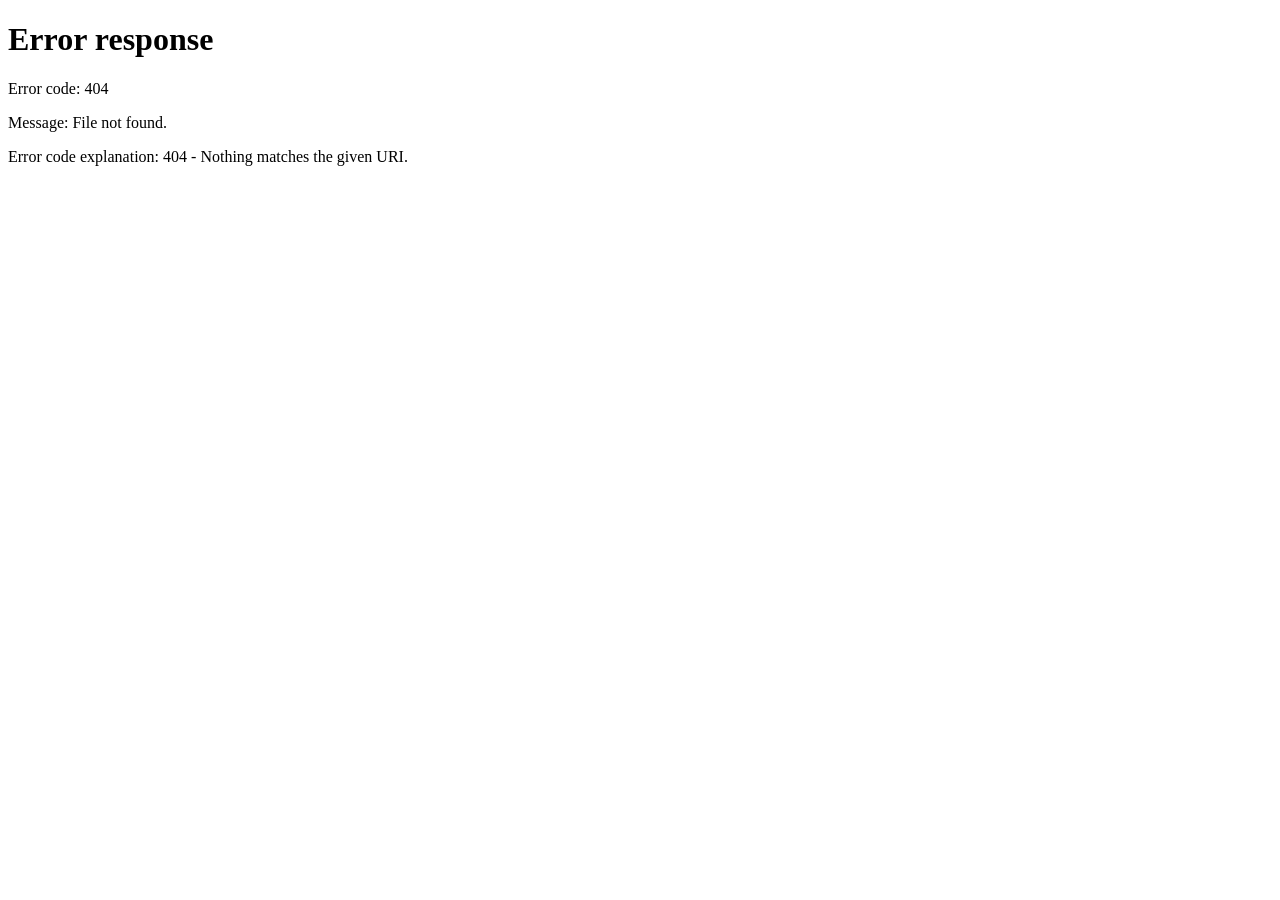
==== docs/index.html @ 18edb083 "Initial commit" ====
<html xmlns="http://www.w3.org/1999/xhtml">    
  <head>      
    <title>Redirect to Arqueo_RAIS_2022_2024.html</title>      
    <meta http-equiv="refresh" content="0;URL='Arqueo_RAIS_2022_2024.html'" />    
  </head>    
  <body> 
  </body>  
</html>
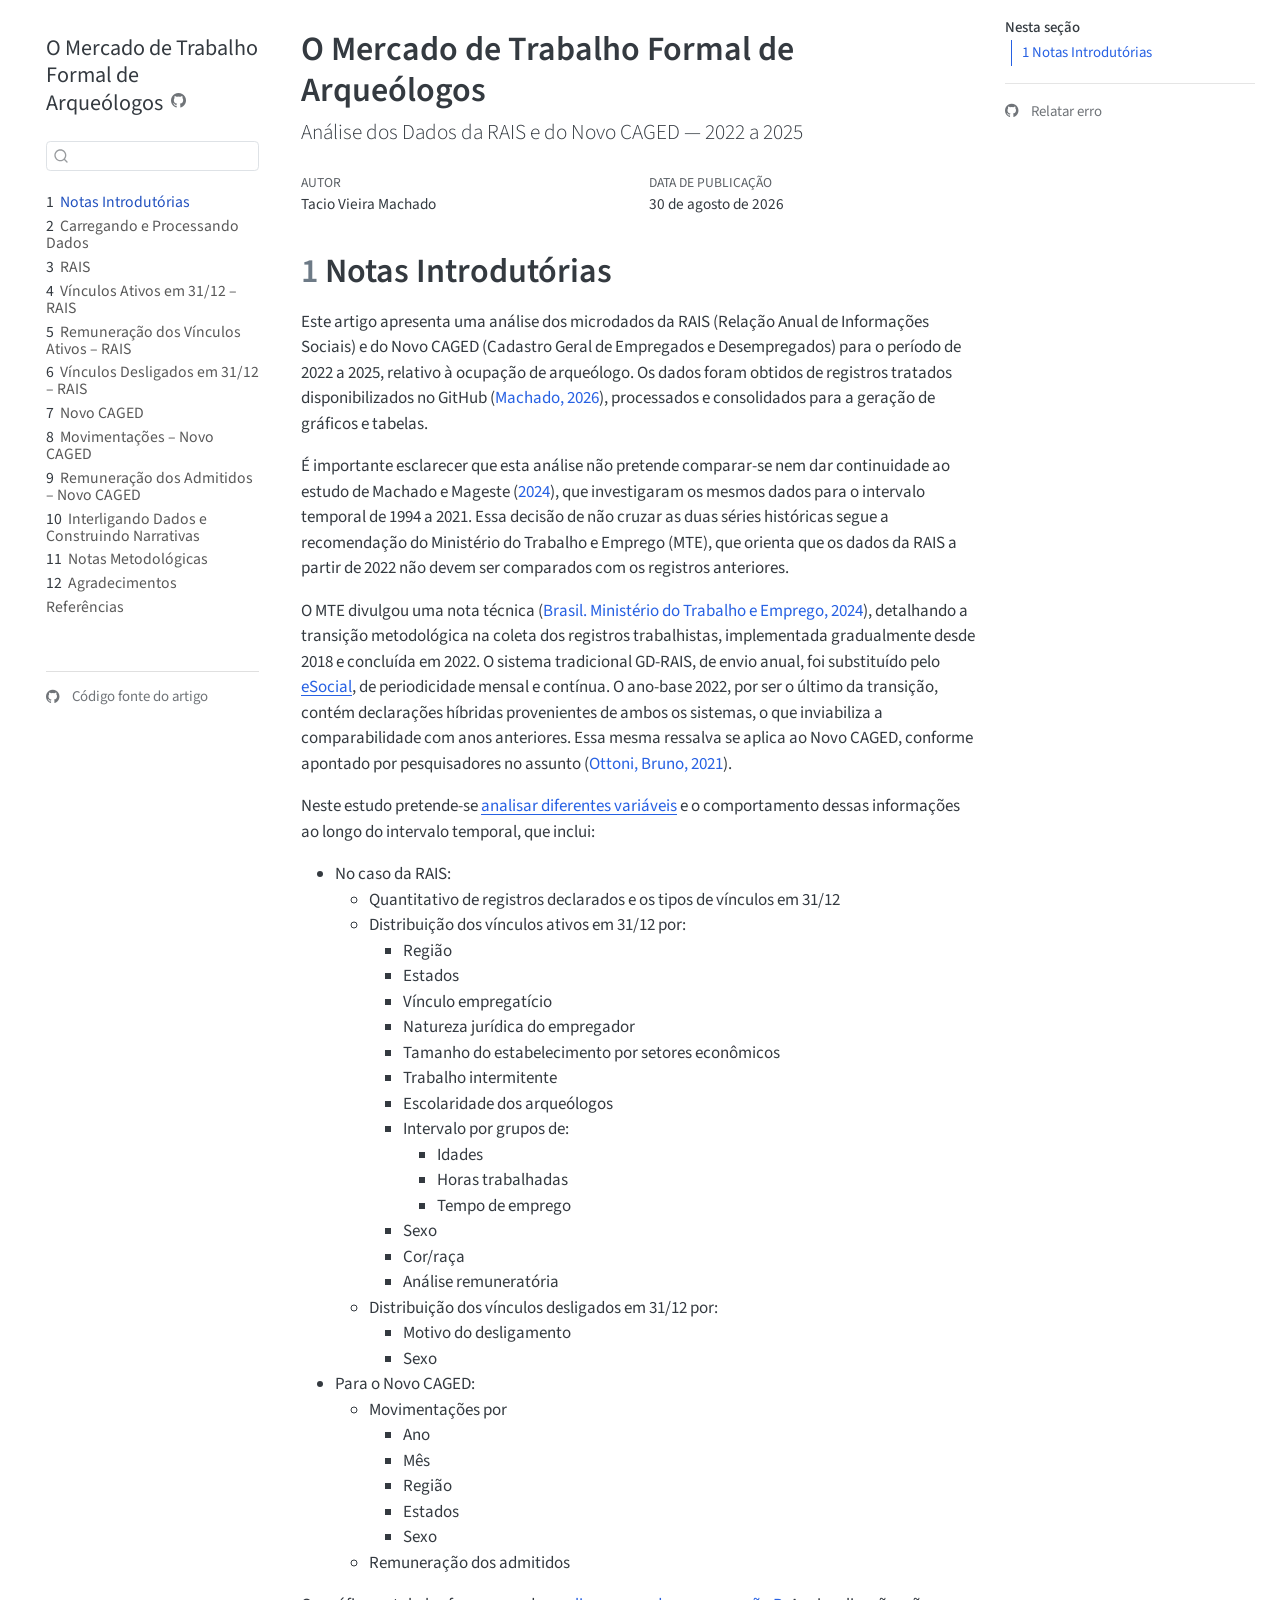
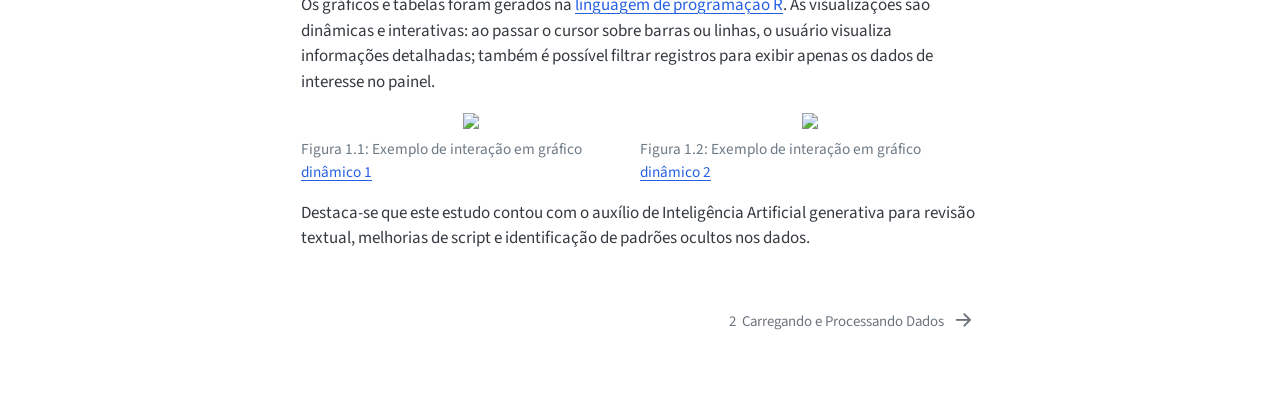
==== commit 9d79317f: "Alteração de layout" ====
--- a/docs/index.html
+++ b/docs/index.html
@@ -1,8 +1,907 @@
-<html xmlns="http://www.w3.org/1999/xhtml">    
-  <head>      
-    <title>Redirect to Arqueo_RAIS_2022_2024.html</title>      
-    <meta http-equiv="refresh" content="0;URL='Arqueo_RAIS_2022_2024.html'" />    
-  </head>    
-  <body> 
-  </body>  
-</html>     
+<!DOCTYPE html>
+<html xmlns="http://www.w3.org/1999/xhtml" lang="pt-BR" xml:lang="pt-BR"><head>
+
+<meta charset="utf-8">
+<meta name="generator" content="quarto-1.8.27">
+
+<meta name="viewport" content="width=device-width, initial-scale=1.0, user-scalable=yes">
+
+<meta name="author" content="Tacio Vieira Machado">
+
+<title>O Mercado de Trabalho Formal de Arqueólogos</title>
+<style>
+code{white-space: pre-wrap;}
+span.smallcaps{font-variant: small-caps;}
+div.columns{display: flex; gap: min(4vw, 1.5em);}
+div.column{flex: auto; overflow-x: auto;}
+div.hanging-indent{margin-left: 1.5em; text-indent: -1.5em;}
+ul.task-list{list-style: none;}
+ul.task-list li input[type="checkbox"] {
+  width: 0.8em;
+  margin: 0 0.8em 0.2em -1em; /* quarto-specific, see https://github.com/quarto-dev/quarto-cli/issues/4556 */ 
+  vertical-align: middle;
+}
+/* CSS for citations */
+div.csl-bib-body { }
+div.csl-entry {
+  clear: both;
+  margin-bottom: 1em;
+}
+.hanging-indent div.csl-entry {
+  margin-left:2em;
+  text-indent:-2em;
+}
+div.csl-left-margin {
+  min-width:2em;
+  float:left;
+}
+div.csl-right-inline {
+  margin-left:2em;
+  padding-left:1em;
+}
+div.csl-indent {
+  margin-left: 2em;
+}</style>
+
+
+<script src="site_libs/quarto-nav/quarto-nav.js"></script>
+<script src="site_libs/quarto-nav/headroom.min.js"></script>
+<script src="site_libs/clipboard/clipboard.min.js"></script>
+<script src="site_libs/quarto-search/autocomplete.umd.js"></script>
+<script src="site_libs/quarto-search/fuse.min.js"></script>
+<script src="site_libs/quarto-search/quarto-search.js"></script>
+<meta name="quarto:offset" content="./">
+<link href="./dados.html" rel="next">
+<script src="site_libs/quarto-html/quarto.js" type="module"></script>
+<script src="site_libs/quarto-html/tabsets/tabsets.js" type="module"></script>
+<script src="site_libs/quarto-html/axe/axe-check.js" type="module"></script>
+<script src="site_libs/quarto-html/popper.min.js"></script>
+<script src="site_libs/quarto-html/tippy.umd.min.js"></script>
+<script src="site_libs/quarto-html/anchor.min.js"></script>
+<link href="site_libs/quarto-html/tippy.css" rel="stylesheet">
+<link href="site_libs/quarto-html/quarto-syntax-highlighting-8b4baf804e461d9b72633f0de59a0cac.css" rel="stylesheet" id="quarto-text-highlighting-styles">
+<script src="site_libs/bootstrap/bootstrap.min.js"></script>
+<link href="site_libs/bootstrap/bootstrap-icons.css" rel="stylesheet">
+<link href="site_libs/bootstrap/bootstrap-377ea77c6c8207fca55e2638f7d4a50d.min.css" rel="stylesheet" append-hash="true" id="quarto-bootstrap" data-mode="light">
+<script id="quarto-search-options" type="application/json">{
+  "location": "sidebar",
+  "copy-button": false,
+  "collapse-after": 3,
+  "panel-placement": "start",
+  "type": "textbox",
+  "limit": 50,
+  "keyboard-shortcut": [
+    "f",
+    "/",
+    "s"
+  ],
+  "show-item-context": false,
+  "language": {
+    "search-no-results-text": "Nenhum resultado",
+    "search-matching-documents-text": "documentos correspondentes",
+    "search-copy-link-title": "Copiar link para a busca",
+    "search-hide-matches-text": "Esconder correspondências adicionais",
+    "search-more-match-text": "mais correspondência neste documento",
+    "search-more-matches-text": "mais correspondências neste documento",
+    "search-clear-button-title": "Limpar",
+    "search-text-placeholder": "",
+    "search-detached-cancel-button-title": "Cancelar",
+    "search-submit-button-title": "Procurar",
+    "search-label": "Procurar"
+  }
+}</script>
+
+
+<link rel="stylesheet" href="styles.css">
+</head>
+
+<body class="nav-sidebar floating quarto-light">
+
+<div id="quarto-search-results"></div>
+  <header id="quarto-header" class="headroom fixed-top">
+  <nav class="quarto-secondary-nav">
+    <div class="container-fluid d-flex">
+      <button type="button" class="quarto-btn-toggle btn" data-bs-toggle="collapse" role="button" data-bs-target=".quarto-sidebar-collapse-item" aria-controls="quarto-sidebar" aria-expanded="false" aria-label="Alternar barra lateral" onclick="if (window.quartoToggleHeadroom) { window.quartoToggleHeadroom(); }">
+        <i class="bi bi-layout-text-sidebar-reverse"></i>
+      </button>
+        <nav class="quarto-page-breadcrumbs" aria-label="breadcrumb"><ol class="breadcrumb"><li class="breadcrumb-item"><a href="./index.html"><span class="chapter-number">1</span>&nbsp; <span class="chapter-title">Notas Introdutórias</span></a></li></ol></nav>
+        <a class="flex-grow-1" role="navigation" data-bs-toggle="collapse" data-bs-target=".quarto-sidebar-collapse-item" aria-controls="quarto-sidebar" aria-expanded="false" aria-label="Alternar barra lateral" onclick="if (window.quartoToggleHeadroom) { window.quartoToggleHeadroom(); }">      
+        </a>
+      <button type="button" class="btn quarto-search-button" aria-label="Procurar" onclick="window.quartoOpenSearch();">
+        <i class="bi bi-search"></i>
+      </button>
+    </div>
+  </nav>
+</header>
+<!-- content -->
+<div id="quarto-content" class="quarto-container page-columns page-rows-contents page-layout-article">
+<!-- sidebar -->
+  <nav id="quarto-sidebar" class="sidebar collapse collapse-horizontal quarto-sidebar-collapse-item sidebar-navigation floating overflow-auto">
+    <div class="pt-lg-2 mt-2 text-left sidebar-header">
+    <div class="sidebar-title mb-0 py-0">
+      <a href="./">O Mercado de Trabalho Formal de Arqueólogos</a> 
+        <div class="sidebar-tools-main">
+    <a href="https://github.com/machadotm/Novos_Dados_MTE_Arqueo" title="Repositório dos dados tratados da RAIS e do Novo CAGED" class="quarto-navigation-tool px-1" aria-label="Repositório dos dados tratados da RAIS e do Novo CAGED"><i class="bi bi-github"></i></a>
+    <a href="https://github.com/machadotm/dados_mte_rais_arqueo_22-24" title="Código fonte" class="quarto-navigation-tool px-1" aria-label="Código fonte"><i class="bi bi-github"></i></a>
+</div>
+    </div>
+      </div>
+        <div class="mt-2 flex-shrink-0 align-items-center">
+        <div class="sidebar-search">
+        <div id="quarto-search" class="" title="Procurar"></div>
+        </div>
+        </div>
+    <div class="sidebar-menu-container"> 
+    <ul class="list-unstyled mt-1">
+        <li class="sidebar-item">
+  <div class="sidebar-item-container"> 
+  <a href="./index.html" class="sidebar-item-text sidebar-link active">
+ <span class="menu-text"><span class="chapter-number">1</span>&nbsp; <span class="chapter-title">Notas Introdutórias</span></span></a>
+  </div>
+</li>
+        <li class="sidebar-item">
+  <div class="sidebar-item-container"> 
+  <a href="./dados.html" class="sidebar-item-text sidebar-link">
+ <span class="menu-text"><span class="chapter-number">2</span>&nbsp; <span class="chapter-title">Carregando e Processando Dados</span></span></a>
+  </div>
+</li>
+        <li class="sidebar-item">
+  <div class="sidebar-item-container"> 
+  <a href="./rais.html" class="sidebar-item-text sidebar-link">
+ <span class="menu-text"><span class="chapter-number">3</span>&nbsp; <span class="chapter-title">RAIS</span></span></a>
+  </div>
+</li>
+        <li class="sidebar-item">
+  <div class="sidebar-item-container"> 
+  <a href="./vinculos.html" class="sidebar-item-text sidebar-link">
+ <span class="menu-text"><span class="chapter-number">4</span>&nbsp; <span class="chapter-title">Vínculos Ativos em 31/12 – RAIS</span></span></a>
+  </div>
+</li>
+        <li class="sidebar-item">
+  <div class="sidebar-item-container"> 
+  <a href="./remuneracao.html" class="sidebar-item-text sidebar-link">
+ <span class="menu-text"><span class="chapter-number">5</span>&nbsp; <span class="chapter-title">Remuneração dos Vínculos Ativos – RAIS</span></span></a>
+  </div>
+</li>
+        <li class="sidebar-item">
+  <div class="sidebar-item-container"> 
+  <a href="./desligamentos.html" class="sidebar-item-text sidebar-link">
+ <span class="menu-text"><span class="chapter-number">6</span>&nbsp; <span class="chapter-title">Vínculos Desligados em 31/12 – RAIS</span></span></a>
+  </div>
+</li>
+        <li class="sidebar-item">
+  <div class="sidebar-item-container"> 
+  <a href="./caged.html" class="sidebar-item-text sidebar-link">
+ <span class="menu-text"><span class="chapter-number">7</span>&nbsp; <span class="chapter-title">Novo CAGED</span></span></a>
+  </div>
+</li>
+        <li class="sidebar-item">
+  <div class="sidebar-item-container"> 
+  <a href="./movimentacoes.html" class="sidebar-item-text sidebar-link">
+ <span class="menu-text"><span class="chapter-number">8</span>&nbsp; <span class="chapter-title">Movimentações – Novo CAGED</span></span></a>
+  </div>
+</li>
+        <li class="sidebar-item">
+  <div class="sidebar-item-container"> 
+  <a href="./admitidos.html" class="sidebar-item-text sidebar-link">
+ <span class="menu-text"><span class="chapter-number">9</span>&nbsp; <span class="chapter-title">Remuneração dos Admitidos – Novo CAGED</span></span></a>
+  </div>
+</li>
+        <li class="sidebar-item">
+  <div class="sidebar-item-container"> 
+  <a href="./narrativas.html" class="sidebar-item-text sidebar-link">
+ <span class="menu-text"><span class="chapter-number">10</span>&nbsp; <span class="chapter-title">Interligando Dados e Construindo Narrativas</span></span></a>
+  </div>
+</li>
+        <li class="sidebar-item">
+  <div class="sidebar-item-container"> 
+  <a href="./notas.html" class="sidebar-item-text sidebar-link">
+ <span class="menu-text"><span class="chapter-number">11</span>&nbsp; <span class="chapter-title">Notas Metodológicas</span></span></a>
+  </div>
+</li>
+        <li class="sidebar-item">
+  <div class="sidebar-item-container"> 
+  <a href="./agradecimentos.html" class="sidebar-item-text sidebar-link">
+ <span class="menu-text"><span class="chapter-number">12</span>&nbsp; <span class="chapter-title">Agradecimentos</span></span></a>
+  </div>
+</li>
+        <li class="sidebar-item">
+  <div class="sidebar-item-container"> 
+  <a href="./referencias.html" class="sidebar-item-text sidebar-link">
+ <span class="menu-text">Referências</span></a>
+  </div>
+</li>
+    </ul>
+    </div>
+</nav>
+<div id="quarto-sidebar-glass" class="quarto-sidebar-collapse-item" data-bs-toggle="collapse" data-bs-target=".quarto-sidebar-collapse-item"></div>
+<!-- margin-sidebar -->
+    <div id="quarto-margin-sidebar" class="sidebar margin-sidebar">
+        <nav id="TOC" role="doc-toc" class="toc-active">
+    <h2 id="toc-title">Nesta seção</h2>
+   
+  <ul>
+  <li><a href="#notas-introdutórias" id="toc-notas-introdutórias" class="nav-link active" data-scroll-target="#notas-introdutórias"><span class="header-section-number">1</span> Notas Introdutórias</a></li>
+  </ul>
+<div class="toc-actions"><ul><li><a href="https://github.com/machadotm/dados_mte_rais_arqueo_22-24/blob/main/index.qmd" class="toc-action"><i class="bi bi-github"></i>Código fonte do artigo</a></li><li><a href="https://github.com/machadotm/dados_mte_rais_arqueo_22-24/issues/new" class="toc-action"><i class="bi empty"></i>Relatar erro</a></li></ul></div></nav>
+    </div>
+<!-- main -->
+<main class="content" id="quarto-document-content">
+
+<header id="title-block-header" class="quarto-title-block default">
+<div class="quarto-title">
+<h1 class="title">O Mercado de Trabalho Formal de Arqueólogos</h1>
+<p class="subtitle lead">Análise dos Dados da RAIS e do Novo CAGED — 2022 a 2025</p>
+</div>
+
+
+
+<div class="quarto-title-meta">
+
+    <div>
+    <div class="quarto-title-meta-heading">Autor</div>
+    <div class="quarto-title-meta-contents">
+             <p>Tacio Vieira Machado </p>
+          </div>
+  </div>
+    
+    <div>
+    <div class="quarto-title-meta-heading">Data de Publicação</div>
+    <div class="quarto-title-meta-contents">
+      <p class="date">30 de agosto de 2026</p>
+    </div>
+  </div>
+  
+    
+  </div>
+  
+
+
+</header>
+
+
+<section id="notas-introdutórias" class="level1" data-number="1">
+<h1 data-number="1"><span class="header-section-number">1</span> Notas Introdutórias</h1>
+<p>Este artigo apresenta uma análise dos microdados da RAIS (Relação Anual de Informações Sociais) e do Novo CAGED (Cadastro Geral de Empregados e Desempregados) para o período de 2022 a 2025, relativo à ocupação de arqueólogo. Os dados foram obtidos de registros tratados disponibilizados no GitHub <span class="citation" data-cites="machado2026dados">(<a href="referencias.html#ref-machado2026dados" role="doc-biblioref">Machado, 2026</a>)</span>, processados e consolidados para a geração de gráficos e tabelas.</p>
+<p>É importante esclarecer que esta análise não pretende comparar-se nem dar continuidade ao estudo de Machado e Mageste <span class="citation" data-cites="machado2024arqueologos">(<a href="referencias.html#ref-machado2024arqueologos" role="doc-biblioref">2024</a>)</span>, que investigaram os mesmos dados para o intervalo temporal de 1994 a 2021. Essa decisão de não cruzar as duas séries históricas segue a recomendação do Ministério do Trabalho e Emprego (MTE), que orienta que os dados da RAIS a partir de 2022 não devem ser comparados com os registros anteriores.</p>
+<p>O MTE divulgou uma nota técnica <span class="citation" data-cites="mte2023notatecnicarais">(<a href="referencias.html#ref-mte2023notatecnicarais" role="doc-biblioref">Brasil. Ministério do Trabalho e Emprego, 2024</a>)</span>, detalhando a transição metodológica na coleta dos registros trabalhistas, implementada gradualmente desde 2018 e concluída em 2022. O sistema tradicional GD-RAIS, de envio anual, foi substituído pelo <a href="https://www.senior.com.br/esocial" title="Link para mais informações sobre o eSocial, um sistema que unifica informações trabalhistas, fiscais e previdenciárias">eSocial</a>, de periodicidade mensal e contínua. O ano-base 2022, por ser o último da transição, contém declarações híbridas provenientes de ambos os sistemas, o que inviabiliza a comparabilidade com anos anteriores. Essa mesma ressalva se aplica ao Novo CAGED, conforme apontado por pesquisadores no assunto <span class="citation" data-cites="ibre2021caged">(<a href="referencias.html#ref-ibre2021caged" role="doc-biblioref">Ottoni, Bruno, 2021</a>)</span>.</p>
+<p>Neste estudo pretende-se <a href="notas.html#sec-nota-unidade" title="A unidade de análise é o vínculo de trabalho formal, e não a pessoa física do trabalhador">analisar diferentes variáveis</a> e o comportamento dessas informações ao longo do intervalo temporal, que inclui:</p>
+<ul>
+<li>No caso da RAIS:
+<ul>
+<li>Quantitativo de registros declarados e os tipos de vínculos em 31/12</li>
+<li>Distribuição dos vínculos ativos em 31/12 por:
+<ul>
+<li>Região</li>
+<li>Estados</li>
+<li>Vínculo empregatício</li>
+<li>Natureza jurídica do empregador</li>
+<li>Tamanho do estabelecimento por setores econômicos</li>
+<li>Trabalho intermitente</li>
+<li>Escolaridade dos arqueólogos</li>
+<li>Intervalo por grupos de:
+<ul>
+<li>Idades</li>
+<li>Horas trabalhadas</li>
+<li>Tempo de emprego</li>
+</ul></li>
+<li>Sexo</li>
+<li>Cor/raça</li>
+<li>Análise remuneratória</li>
+</ul></li>
+<li>Distribuição dos vínculos desligados em 31/12 por:
+<ul>
+<li>Motivo do desligamento</li>
+<li>Sexo</li>
+</ul></li>
+</ul></li>
+<li>Para o Novo CAGED:
+<ul>
+<li>Movimentações por
+<ul>
+<li>Ano</li>
+<li>Mês</li>
+<li>Região</li>
+<li>Estados</li>
+<li>Sexo</li>
+</ul></li>
+<li>Remuneração dos admitidos</li>
+</ul></li>
+</ul>
+<p>Os gráficos e tabelas foram gerados na <a href="notas.html#sec-nota-ferramentas" title="ver mais na nota metodológica sobre ferramentas utilizadas">linguagem de programação R</a>. As visualizações são dinâmicas e interativas: ao passar o cursor sobre barras ou linhas, o usuário visualiza informações detalhadas; também é possível filtrar registros para exibir apenas os dados de interesse no painel.</p>
+<div class="columns">
+<div class="column" style="width:50%;">
+<div id="fig-gif1" class="quarto-float quarto-figure quarto-figure-center anchored">
+<figure class="quarto-float quarto-float-fig figure">
+<div aria-describedby="fig-gif1-caption-0ceaefa1-69ba-4598-a22c-09a6ac19f8ca">
+<img src="https://pic1.zhimg.com/v2-a6d90f9da067aa0caaa266e63b64e1a4_b.gif" class="img-fluid figure-img">
+</div>
+<figcaption class="quarto-float-caption-bottom quarto-float-caption quarto-float-fig" id="fig-gif1-caption-0ceaefa1-69ba-4598-a22c-09a6ac19f8ca">
+Figura&nbsp;1.1: Exemplo de interação em gráfico <a href="https://pic1.zhimg.com/v2-a6d90f9da067aa0caaa266e63b64e1a4_b.gif" target="_blank" title="Link de acesso ao gif 1">dinâmico 1</a>
+</figcaption>
+</figure>
+</div>
+</div><div class="column" style="width:50%;">
+<div id="fig-gif2" class="quarto-float quarto-figure quarto-figure-center anchored">
+<figure class="quarto-float quarto-float-fig figure">
+<div aria-describedby="fig-gif2-caption-0ceaefa1-69ba-4598-a22c-09a6ac19f8ca">
+<img src="https://pic2.zhimg.com/v2-355a0328399c8c4b8529be44b3cb9ced_b.gif" class="img-fluid figure-img">
+</div>
+<figcaption class="quarto-float-caption-bottom quarto-float-caption quarto-float-fig" id="fig-gif2-caption-0ceaefa1-69ba-4598-a22c-09a6ac19f8ca">
+Figura&nbsp;1.2: Exemplo de interação em gráfico <a href="https://pic2.zhimg.com/v2-355a0328399c8c4b8529be44b3cb9ced_b.gif" target="_blank" title="Link de acesso ao gif 2">dinâmico 2</a>
+</figcaption>
+</figure>
+</div>
+</div>
+</div>
+<p>Destaca-se que este estudo contou com o auxílio de Inteligência Artificial generativa para revisão textual, melhorias de script e identificação de padrões ocultos nos dados.</p>
+
+
+<div id="refs" class="references csl-bib-body" data-entry-spacing="1" role="list" style="display: none">
+<div id="ref-allaire2026quarto" class="csl-entry" role="listitem">
+ALLAIRE, J. J. <em>et al.</em> <strong>Quarto</strong>. Software de publicação técnica, 2026. Disponível em: &lt;<a href="https://quarto.org/">https://quarto.org/</a>&gt;. Acesso em: 27 ago. 2026
+</div>
+<div id="ref-nomefantasia" class="csl-entry" role="listitem">
+BRASIL. EMPRESAS &amp; NEGÓCIOS. <strong>Posso cadastrar <span>Nome</span> <span>Fantasia</span> no meu <span>CNPJ</span>?</strong> Disponível em: &lt;<a href="https://www.gov.br/empresas-e-negocios/pt-br/empreendedor/perguntas-frequentes/como-e-feita-a-formalizacao-do-mei/posso-cadastrar-no-nome-fantasia">https://www.gov.br/empresas-e-negocios/pt-br/empreendedor/perguntas-frequentes/como-e-feita-a-formalizacao-do-mei/posso-cadastrar-no-nome-fantasia</a>&gt;. Acesso em: 27 ago. 2026.
+</div>
+<div id="ref-esocial2026" class="csl-entry" role="listitem">
+BRASIL. GOVERNO FEDERAL. <strong><span>eSocial</span>: <span>Sistema</span> de <span>Escrituração</span> <span>Digital</span> das <span>Obrigações</span> <span>Previdenciárias</span>, <span>Trabalhistas</span> e <span>Fiscais</span></strong>. Disponível em: &lt;<a href="https://www.gov.br/esocial/pt-br">https://www.gov.br/esocial/pt-br</a>&gt;. Acesso em: 27 ago. 2026.
+</div>
+<div id="ref-minc2024pnab" class="csl-entry" role="listitem">
+BRASIL. MINISTÉRIO DA CULTURA. <strong>Política <span>Nacional</span> <span>Aldir</span> <span>Blanc</span> de <span>Fomento</span> à <span>Cultura</span> (<span>PNAB</span>)</strong>. Disponível em: &lt;<a href="https://www.gov.br/cultura/pt-br/assuntos/acoes-programas-e-politicas/politica-nacional-aldir-blanc-de-fomento-a-cultura">https://www.gov.br/cultura/pt-br/assuntos/acoes-programas-e-politicas/politica-nacional-aldir-blanc-de-fomento-a-cultura</a>&gt;. Acesso em: 27 ago. 2026.
+</div>
+<div id="ref-mte2023notatecnicarais" class="csl-entry" role="listitem">
+BRASIL. MINISTÉRIO DO TRABALHO E EMPREGO. <strong>Nota Técnica: Relação Anual de Informações Sociais, ano-base 2022</strong>. <em>[S.l.]</em>: Ministério do Trabalho e Emprego, 2024. Disponível em: &lt;<a href="https://www.gov.br/trabalho-e-emprego/pt-br/assuntos/estatisticas-trabalho/rais/rais-2022/nota-tecnica-rais-2022.pdf">https://www.gov.br/trabalho-e-emprego/pt-br/assuntos/estatisticas-trabalho/rais/rais-2022/nota-tecnica-rais-2022.pdf</a>&gt;. Acesso em: 27 ago. 2026.
+</div>
+<div id="ref-mtemicrodados" class="csl-entry" role="listitem">
+BRASIL. MINISTÉRIO DO TRABALHO E EMPREGO. <strong>Microdados <span>RAIS</span> e <span>CAGED</span></strong>. Disponível em: &lt;<a href="https://www.gov.br/trabalho-e-emprego/pt-br/acesso-a-informacao/acoes-e-programas/programas-projetos-acoes-obras-e-atividades/estatisticas-trabalho/microdados-rais-e-caged">https://www.gov.br/trabalho-e-emprego/pt-br/acesso-a-informacao/acoes-e-programas/programas-projetos-acoes-obras-e-atividades/estatisticas-trabalho/microdados-rais-e-caged</a>&gt;. Acesso em: 16 ago. 2026b.
+</div>
+<div id="ref-mtepdet" class="csl-entry" role="listitem">
+BRASIL. MINISTÉRIO DO TRABALHO E EMPREGO. <strong>Programa de Disseminação das Estatísticas do Trabalho — <span>PDET</span></strong>. Disponível em: &lt;<a href="https://www.gov.br/trabalho-e-emprego/pt-br/acesso-a-informacao/acoes-e-programas/programas-projetos-acoes-obras-e-atividades/estatisticas-trabalho">https://www.gov.br/trabalho-e-emprego/pt-br/acesso-a-informacao/acoes-e-programas/programas-projetos-acoes-obras-e-atividades/estatisticas-trabalho</a>&gt;. Acesso em: 27 ago. 2026c.
+</div>
+<div id="ref-mte2026cbo" class="csl-entry" role="listitem">
+BRASIL. MINISTÉRIO DO TRABALHO E EMPREGO. <strong>Classificação <span>Brasileira</span> de <span>Ocupações</span> — (<span>CBO</span>)</strong>. Disponível em: &lt;<a href="https://www.gov.br/trabalho-e-emprego/pt-br/assuntos/cbo">https://www.gov.br/trabalho-e-emprego/pt-br/assuntos/cbo</a>&gt;. Acesso em: 27 ago. 2026a.
+</div>
+<div id="ref-ibge2026cnae" class="csl-entry" role="listitem">
+INSTITUTO BRASILEIRO DE GEOGRAFIA E ESTATÍSTICA (IBGE). <strong>Classificação <span>Nacional</span> de <span>Atividades</span> <span>Econômicas</span> — <span>CNAE</span> 2.0</strong>. Disponível em: &lt;<a href="https://concla.ibge.gov.br/classificacoes/por-tema/atividades-economicas/classificacao-nacional-de-atividades-economicas">https://concla.ibge.gov.br/classificacoes/por-tema/atividades-economicas/classificacao-nacional-de-atividades-economicas</a>&gt;. Acesso em: 27 ago. 2026.
+</div>
+<div id="ref-iphan2024edital" class="csl-entry" role="listitem">
+INSTITUTO DO PATRIMÔNIO HISTÓRICO E ARTÍSTICO NACIONAL. <strong>Edital nº 1, de 3 de dezembro de 2024: Processo Seletivo Simplificado (PSS/IPHAN)</strong>. Diário Oficial da União (DOU), 2024. Disponível em: &lt;<a href="https://www.in.gov.br/web/dou/-/edital-n-1-de-3-de-dezembro-de-2024-599671293">https://www.in.gov.br/web/dou/-/edital-n-1-de-3-de-dezembro-de-2024-599671293</a>&gt;. Acesso em: 27 ago. 2026
+</div>
+<div id="ref-machado2026dados" class="csl-entry" role="listitem">
+MACHADO, Tacio. <strong>Novos dados relativos aos vínculos trabalhistas da ocupação de arqueólogo (2022 e anos subsequentes)</strong>. Repositório <span>GitHub</span>, 2026. Disponível em: &lt;<a href="https://github.com/machadotm/Novos_Dados_MTE_Arqueo">https://github.com/machadotm/Novos_Dados_MTE_Arqueo</a>&gt;. Acesso em: 27 ago. 2026
+</div>
+<div id="ref-machado2024arqueologos" class="csl-entry" role="listitem">
+MACHADO, Tacio Vieira; MAGESTE, Leandro Elias Canaan. <a href="https://doi.org/10.24885/sab.v37i1.1108">Os arqueólogos no mercado de trabalho e a realidade profissional no <span>Brasil</span></a>. <strong>Revista de Arqueologia</strong>, v. 37, n. 1, p. 202–226, 2024.
+</div>
+<div id="ref-ibre2021caged" class="csl-entry" role="listitem">
+OTTONI, BRUNO. <strong>A série nova de emprego formal do <span>CAGED</span> não deve ser comparada com a antiga</strong>. Blog do <span>IBRE</span>, Instituto Brasileiro de Economia da Fundação Getulio Vargas (<span>FGV</span>), 2021. Disponível em: &lt;<a href="https://blogdoibre.fgv.br/posts/serie-nova-de-emprego-formal-do-caged-nao-deve-ser-comparada-com-antiga">https://blogdoibre.fgv.br/posts/serie-nova-de-emprego-formal-do-caged-nao-deve-ser-comparada-com-antiga</a>&gt;. Acesso em: 27 ago. 2026
+</div>
+<div id="ref-rcore2026" class="csl-entry" role="listitem">
+R CORE TEAM. <strong><a href="https://www.R-project.org/">R: A Language and Environment for Statistical Computing</a></strong>. Vienna, Austria: R Foundation for Statistical Computing, 2026.
+</div>
+</div>
+</section>
+
+</main> <!-- /main -->
+<script>
+// ───────────────────────────────────────────────────────────────────────────
+//  Distribui as ações de repositório entre as duas colunas:
+//
+//    esquerda, no pé da lista de capítulos → "Ver o código fonte"
+//                                            (apontando para a raiz do repo)
+//    direita, ao fim de "Nesta seção"      → as demais ações (ex.: issue)
+//
+//  Também remove do cabeçalho o ícone duplicado que o Quarto cria a partir
+//  de repo-url, e faz os links externos abrirem em nova aba.
+// ───────────────────────────────────────────────────────────────────────────
+(function () {
+
+  var ABRIR_EM_NOVA_ABA = true;   // false para navegar na mesma aba
+
+  function externo(a) {
+    return a.protocol && /^https?:$/.test(a.protocol) &&
+           a.hostname && a.hostname !== window.location.hostname;
+  }
+  function novaAba(a) {
+    if (!ABRIR_EM_NOVA_ABA || !a || !externo(a)) return;
+    a.setAttribute('target', '_blank');
+    a.setAttribute('rel', 'noopener');
+  }
+
+  function ajustar() {
+    var barra  = document.getElementById('quarto-sidebar');
+    var margem = document.getElementById('quarto-margin-sidebar');
+    var blocos = document.querySelectorAll('.toc-actions');
+    if (!barra || !blocos.length) return;
+
+    var principal = blocos[0];
+
+    // remove as cópias que o Quarto repete no rodapé da página
+    for (var i = 1; i < blocos.length; i++) {
+      var pai = blocos[i].closest('.nav-footer-center, .nav-footer-left, .nav-footer-right');
+      (pai || blocos[i]).remove();
+    }
+
+    // ── separa o link do código fonte ────────────────────────────────────
+    var fonte = principal.querySelector('a[href*="/blob/"]');
+    if (fonte) {
+      var base = fonte.getAttribute('href').split('/blob/')[0];
+
+      var icone = document.querySelector(
+        '.sidebar-tools-main a.quarto-navigation-tool[href="' + base + '"]'
+      );
+      if (icone) icone.remove();
+
+      fonte.setAttribute('href', base);      // encurta para a raiz do repositório
+
+      var item = fonte.closest('li');
+      var caixa = document.createElement('div');
+      caixa.className = 'toc-actions';
+      var lista = document.createElement('ul');
+      lista.appendChild(item);               // move só este <li>
+      caixa.appendChild(lista);
+
+      var rodape = document.createElement('div');
+      rodape.className = 'sidebar-fonte';
+      rodape.appendChild(document.createElement('hr'));
+      rodape.appendChild(caixa);
+      barra.appendChild(rodape);
+    }
+
+    // ── o que sobrou (issue, edit…) fica na coluna da direita ────────────
+    var restantes = principal.querySelectorAll('li');
+    if (!restantes.length) {
+      principal.remove();
+    } else if (margem && !margem.contains(principal)) {
+      // capítulos sem subtítulos não têm sumário: o Quarto joga o bloco no
+      // rodapé da página; aqui ele é trazido para a margem, como nos demais
+      principal.classList.add('toc-actions-soltas');
+      margem.appendChild(principal);
+    }
+
+    // ── ícone: o Quarto só decora a primeira ação; as demais recebem
+    //    <i class="bi empty">. Copia aqui o mesmo ícone para todas. ────────
+    var modelo = document.querySelector('.toc-actions i.bi:not(.empty)');
+    var classe = 'bi-github';
+    if (modelo) {
+      Array.prototype.forEach.call(modelo.classList, function (c) {
+        if (c !== 'bi') classe = c;
+      });
+    }
+    Array.prototype.forEach.call(
+      document.querySelectorAll('.toc-actions i.bi.empty'),
+      function (i) { i.classList.remove('empty'); i.classList.add(classe); }
+    );
+
+    Array.prototype.forEach.call(
+      document.querySelectorAll('.sidebar-tools-main a, .toc-actions a'),
+      novaAba
+    );
+  }
+
+  if (document.readyState === 'loading') {
+    document.addEventListener('DOMContentLoaded', ajustar);
+  } else { ajustar(); }
+})();
+</script>
+<script id="quarto-html-after-body" type="application/javascript">
+  window.document.addEventListener("DOMContentLoaded", function (event) {
+    const icon = "";
+    const anchorJS = new window.AnchorJS();
+    anchorJS.options = {
+      placement: 'right',
+      icon: icon
+    };
+    anchorJS.add('.anchored');
+    const isCodeAnnotation = (el) => {
+      for (const clz of el.classList) {
+        if (clz.startsWith('code-annotation-')) {                     
+          return true;
+        }
+      }
+      return false;
+    }
+    const onCopySuccess = function(e) {
+      // button target
+      const button = e.trigger;
+      // don't keep focus
+      button.blur();
+      // flash "checked"
+      button.classList.add('code-copy-button-checked');
+      var currentTitle = button.getAttribute("title");
+      button.setAttribute("title", "Copiada");
+      let tooltip;
+      if (window.bootstrap) {
+        button.setAttribute("data-bs-toggle", "tooltip");
+        button.setAttribute("data-bs-placement", "left");
+        button.setAttribute("data-bs-title", "Copiada");
+        tooltip = new bootstrap.Tooltip(button, 
+          { trigger: "manual", 
+            customClass: "code-copy-button-tooltip",
+            offset: [0, -8]});
+        tooltip.show();    
+      }
+      setTimeout(function() {
+        if (tooltip) {
+          tooltip.hide();
+          button.removeAttribute("data-bs-title");
+          button.removeAttribute("data-bs-toggle");
+          button.removeAttribute("data-bs-placement");
+        }
+        button.setAttribute("title", currentTitle);
+        button.classList.remove('code-copy-button-checked');
+      }, 1000);
+      // clear code selection
+      e.clearSelection();
+    }
+    const getTextToCopy = function(trigger) {
+      const outerScaffold = trigger.parentElement.cloneNode(true);
+      const codeEl = outerScaffold.querySelector('code');
+      for (const childEl of codeEl.children) {
+        if (isCodeAnnotation(childEl)) {
+          childEl.remove();
+        }
+      }
+      return codeEl.innerText;
+    }
+    const clipboard = new window.ClipboardJS('.code-copy-button:not([data-in-quarto-modal])', {
+      text: getTextToCopy
+    });
+    clipboard.on('success', onCopySuccess);
+    if (window.document.getElementById('quarto-embedded-source-code-modal')) {
+      const clipboardModal = new window.ClipboardJS('.code-copy-button[data-in-quarto-modal]', {
+        text: getTextToCopy,
+        container: window.document.getElementById('quarto-embedded-source-code-modal')
+      });
+      clipboardModal.on('success', onCopySuccess);
+    }
+      var localhostRegex = new RegExp(/^(?:http|https):\/\/localhost\:?[0-9]*\//);
+      var mailtoRegex = new RegExp(/^mailto:/);
+        var filterRegex = new RegExp('/' + window.location.host + '/');
+      var isInternal = (href) => {
+          return filterRegex.test(href) || localhostRegex.test(href) || mailtoRegex.test(href);
+      }
+      // Inspect non-navigation links and adorn them if external
+     var links = window.document.querySelectorAll('a[href]:not(.nav-link):not(.navbar-brand):not(.toc-action):not(.sidebar-link):not(.sidebar-item-toggle):not(.pagination-link):not(.no-external):not([aria-hidden]):not(.dropdown-item):not(.quarto-navigation-tool):not(.about-link)');
+      for (var i=0; i<links.length; i++) {
+        const link = links[i];
+        if (!isInternal(link.href)) {
+          // undo the damage that might have been done by quarto-nav.js in the case of
+          // links that we want to consider external
+          if (link.dataset.originalHref !== undefined) {
+            link.href = link.dataset.originalHref;
+          }
+            // target, if specified
+            link.setAttribute("target", "_blank");
+            if (link.getAttribute("rel") === null) {
+              link.setAttribute("rel", "noopener");
+            }
+        }
+      }
+    function tippyHover(el, contentFn, onTriggerFn, onUntriggerFn) {
+      const config = {
+        allowHTML: true,
+        maxWidth: 500,
+        delay: 100,
+        arrow: false,
+        appendTo: function(el) {
+            return el.parentElement;
+        },
+        interactive: true,
+        interactiveBorder: 10,
+        theme: 'quarto',
+        placement: 'bottom-start',
+      };
+      if (contentFn) {
+        config.content = contentFn;
+      }
+      if (onTriggerFn) {
+        config.onTrigger = onTriggerFn;
+      }
+      if (onUntriggerFn) {
+        config.onUntrigger = onUntriggerFn;
+      }
+      window.tippy(el, config); 
+    }
+    const noterefs = window.document.querySelectorAll('a[role="doc-noteref"]');
+    for (var i=0; i<noterefs.length; i++) {
+      const ref = noterefs[i];
+      tippyHover(ref, function() {
+        // use id or data attribute instead here
+        let href = ref.getAttribute('data-footnote-href') || ref.getAttribute('href');
+        try { href = new URL(href).hash; } catch {}
+        const id = href.replace(/^#\/?/, "");
+        const note = window.document.getElementById(id);
+        if (note) {
+          return note.innerHTML;
+        } else {
+          return "";
+        }
+      });
+    }
+    const xrefs = window.document.querySelectorAll('a.quarto-xref');
+    const processXRef = (id, note) => {
+      // Strip column container classes
+      const stripColumnClz = (el) => {
+        el.classList.remove("page-full", "page-columns");
+        if (el.children) {
+          for (const child of el.children) {
+            stripColumnClz(child);
+          }
+        }
+      }
+      stripColumnClz(note)
+      if (id === null || id.startsWith('sec-')) {
+        // Special case sections, only their first couple elements
+        const container = document.createElement("div");
+        if (note.children && note.children.length > 2) {
+          container.appendChild(note.children[0].cloneNode(true));
+          for (let i = 1; i < note.children.length; i++) {
+            const child = note.children[i];
+            if (child.tagName === "P" && child.innerText === "") {
+              continue;
+            } else {
+              container.appendChild(child.cloneNode(true));
+              break;
+            }
+          }
+          if (window.Quarto?.typesetMath) {
+            window.Quarto.typesetMath(container);
+          }
+          return container.innerHTML
+        } else {
+          if (window.Quarto?.typesetMath) {
+            window.Quarto.typesetMath(note);
+          }
+          return note.innerHTML;
+        }
+      } else {
+        // Remove any anchor links if they are present
+        const anchorLink = note.querySelector('a.anchorjs-link');
+        if (anchorLink) {
+          anchorLink.remove();
+        }
+        if (window.Quarto?.typesetMath) {
+          window.Quarto.typesetMath(note);
+        }
+        if (note.classList.contains("callout")) {
+          return note.outerHTML;
+        } else {
+          return note.innerHTML;
+        }
+      }
+    }
+    for (var i=0; i<xrefs.length; i++) {
+      const xref = xrefs[i];
+      tippyHover(xref, undefined, function(instance) {
+        instance.disable();
+        let url = xref.getAttribute('href');
+        let hash = undefined; 
+        if (url.startsWith('#')) {
+          hash = url;
+        } else {
+          try { hash = new URL(url).hash; } catch {}
+        }
+        if (hash) {
+          const id = hash.replace(/^#\/?/, "");
+          const note = window.document.getElementById(id);
+          if (note !== null) {
+            try {
+              const html = processXRef(id, note.cloneNode(true));
+              instance.setContent(html);
+            } finally {
+              instance.enable();
+              instance.show();
+            }
+          } else {
+            // See if we can fetch this
+            fetch(url.split('#')[0])
+            .then(res => res.text())
+            .then(html => {
+              const parser = new DOMParser();
+              const htmlDoc = parser.parseFromString(html, "text/html");
+              const note = htmlDoc.getElementById(id);
+              if (note !== null) {
+                const html = processXRef(id, note);
+                instance.setContent(html);
+              } 
+            }).finally(() => {
+              instance.enable();
+              instance.show();
+            });
+          }
+        } else {
+          // See if we can fetch a full url (with no hash to target)
+          // This is a special case and we should probably do some content thinning / targeting
+          fetch(url)
+          .then(res => res.text())
+          .then(html => {
+            const parser = new DOMParser();
+            const htmlDoc = parser.parseFromString(html, "text/html");
+            const note = htmlDoc.querySelector('main.content');
+            if (note !== null) {
+              // This should only happen for chapter cross references
+              // (since there is no id in the URL)
+              // remove the first header
+              if (note.children.length > 0 && note.children[0].tagName === "HEADER") {
+                note.children[0].remove();
+              }
+              const html = processXRef(null, note);
+              instance.setContent(html);
+            } 
+          }).finally(() => {
+            instance.enable();
+            instance.show();
+          });
+        }
+      }, function(instance) {
+      });
+    }
+        let selectedAnnoteEl;
+        const selectorForAnnotation = ( cell, annotation) => {
+          let cellAttr = 'data-code-cell="' + cell + '"';
+          let lineAttr = 'data-code-annotation="' +  annotation + '"';
+          const selector = 'span[' + cellAttr + '][' + lineAttr + ']';
+          return selector;
+        }
+        const selectCodeLines = (annoteEl) => {
+          const doc = window.document;
+          const targetCell = annoteEl.getAttribute("data-target-cell");
+          const targetAnnotation = annoteEl.getAttribute("data-target-annotation");
+          const annoteSpan = window.document.querySelector(selectorForAnnotation(targetCell, targetAnnotation));
+          const lines = annoteSpan.getAttribute("data-code-lines").split(",");
+          const lineIds = lines.map((line) => {
+            return targetCell + "-" + line;
+          })
+          let top = null;
+          let height = null;
+          let parent = null;
+          if (lineIds.length > 0) {
+              //compute the position of the single el (top and bottom and make a div)
+              const el = window.document.getElementById(lineIds[0]);
+              top = el.offsetTop;
+              height = el.offsetHeight;
+              parent = el.parentElement.parentElement;
+            if (lineIds.length > 1) {
+              const lastEl = window.document.getElementById(lineIds[lineIds.length - 1]);
+              const bottom = lastEl.offsetTop + lastEl.offsetHeight;
+              height = bottom - top;
+            }
+            if (top !== null && height !== null && parent !== null) {
+              // cook up a div (if necessary) and position it 
+              let div = window.document.getElementById("code-annotation-line-highlight");
+              if (div === null) {
+                div = window.document.createElement("div");
+                div.setAttribute("id", "code-annotation-line-highlight");
+                div.style.position = 'absolute';
+                parent.appendChild(div);
+              }
+              div.style.top = top - 2 + "px";
+              div.style.height = height + 4 + "px";
+              div.style.left = 0;
+              let gutterDiv = window.document.getElementById("code-annotation-line-highlight-gutter");
+              if (gutterDiv === null) {
+                gutterDiv = window.document.createElement("div");
+                gutterDiv.setAttribute("id", "code-annotation-line-highlight-gutter");
+                gutterDiv.style.position = 'absolute';
+                const codeCell = window.document.getElementById(targetCell);
+                const gutter = codeCell.querySelector('.code-annotation-gutter');
+                gutter.appendChild(gutterDiv);
+              }
+              gutterDiv.style.top = top - 2 + "px";
+              gutterDiv.style.height = height + 4 + "px";
+            }
+            selectedAnnoteEl = annoteEl;
+          }
+        };
+        const unselectCodeLines = () => {
+          const elementsIds = ["code-annotation-line-highlight", "code-annotation-line-highlight-gutter"];
+          elementsIds.forEach((elId) => {
+            const div = window.document.getElementById(elId);
+            if (div) {
+              div.remove();
+            }
+          });
+          selectedAnnoteEl = undefined;
+        };
+          // Handle positioning of the toggle
+      window.addEventListener(
+        "resize",
+        throttle(() => {
+          elRect = undefined;
+          if (selectedAnnoteEl) {
+            selectCodeLines(selectedAnnoteEl);
+          }
+        }, 10)
+      );
+      function throttle(fn, ms) {
+      let throttle = false;
+      let timer;
+        return (...args) => {
+          if(!throttle) { // first call gets through
+              fn.apply(this, args);
+              throttle = true;
+          } else { // all the others get throttled
+              if(timer) clearTimeout(timer); // cancel #2
+              timer = setTimeout(() => {
+                fn.apply(this, args);
+                timer = throttle = false;
+              }, ms);
+          }
+        };
+      }
+        // Attach click handler to the DT
+        const annoteDls = window.document.querySelectorAll('dt[data-target-cell]');
+        for (const annoteDlNode of annoteDls) {
+          annoteDlNode.addEventListener('click', (event) => {
+            const clickedEl = event.target;
+            if (clickedEl !== selectedAnnoteEl) {
+              unselectCodeLines();
+              const activeEl = window.document.querySelector('dt[data-target-cell].code-annotation-active');
+              if (activeEl) {
+                activeEl.classList.remove('code-annotation-active');
+              }
+              selectCodeLines(clickedEl);
+              clickedEl.classList.add('code-annotation-active');
+            } else {
+              // Unselect the line
+              unselectCodeLines();
+              clickedEl.classList.remove('code-annotation-active');
+            }
+          });
+        }
+    const findCites = (el) => {
+      const parentEl = el.parentElement;
+      if (parentEl) {
+        const cites = parentEl.dataset.cites;
+        if (cites) {
+          return {
+            el,
+            cites: cites.split(' ')
+          };
+        } else {
+          return findCites(el.parentElement)
+        }
+      } else {
+        return undefined;
+      }
+    };
+    var bibliorefs = window.document.querySelectorAll('a[role="doc-biblioref"]');
+    for (var i=0; i<bibliorefs.length; i++) {
+      const ref = bibliorefs[i];
+      const citeInfo = findCites(ref);
+      if (citeInfo) {
+        tippyHover(citeInfo.el, function() {
+          var popup = window.document.createElement('div');
+          citeInfo.cites.forEach(function(cite) {
+            var citeDiv = window.document.createElement('div');
+            citeDiv.classList.add('hanging-indent');
+            citeDiv.classList.add('csl-entry');
+            var biblioDiv = window.document.getElementById('ref-' + cite);
+            if (biblioDiv) {
+              citeDiv.innerHTML = biblioDiv.innerHTML;
+            }
+            popup.appendChild(citeDiv);
+          });
+          return popup.innerHTML;
+        });
+      }
+    }
+  });
+  </script>
+<nav class="page-navigation">
+  <div class="nav-page nav-page-previous">
+  </div>
+  <div class="nav-page nav-page-next">
+      <a href="./dados.html" class="pagination-link" aria-label="Carregando e Processando Dados">
+        <span class="nav-page-text"><span class="chapter-number">2</span>&nbsp; <span class="chapter-title">Carregando e Processando Dados</span></span> <i class="bi bi-arrow-right-short"></i>
+      </a>
+  </div>
+</nav>
+</div> <!-- /content -->
+
+
+
+
+<footer class="footer"><div class="nav-footer"><div class="nav-footer-center"><div class="toc-actions d-sm-block d-md-none"><ul><li><a href="https://github.com/machadotm/dados_mte_rais_arqueo_22-24/blob/main/index.qmd" class="toc-action"><i class="bi bi-github"></i>Código fonte do artigo</a></li><li><a href="https://github.com/machadotm/dados_mte_rais_arqueo_22-24/issues/new" class="toc-action"><i class="bi empty"></i>Relatar erro</a></li></ul></div></div></div></footer></body></html>
--- a/docs/site_libs/quarto-html/tippy.css
+++ b/docs/site_libs/quarto-html/tippy.css
@@ -0,0 +1 @@
+.tippy-box[data-animation=fade][data-state=hidden]{opacity:0}[data-tippy-root]{max-width:calc(100vw - 10px)}.tippy-box{position:relative;background-color:#333;color:#fff;border-radius:4px;font-size:14px;line-height:1.4;white-space:normal;outline:0;transition-property:transform,visibility,opacity}.tippy-box[data-placement^=top]>.tippy-arrow{bottom:0}.tippy-box[data-placement^=top]>.tippy-arrow:before{bottom:-7px;left:0;border-width:8px 8px 0;border-top-color:initial;transform-origin:center top}.tippy-box[data-placement^=bottom]>.tippy-arrow{top:0}.tippy-box[data-placement^=bottom]>.tippy-arrow:before{top:-7px;left:0;border-width:0 8px 8px;border-bottom-color:initial;transform-origin:center bottom}.tippy-box[data-placement^=left]>.tippy-arrow{right:0}.tippy-box[data-placement^=left]>.tippy-arrow:before{border-width:8px 0 8px 8px;border-left-color:initial;right:-7px;transform-origin:center left}.tippy-box[data-placement^=right]>.tippy-arrow{left:0}.tippy-box[data-placement^=right]>.tippy-arrow:before{left:-7px;border-width:8px 8px 8px 0;border-right-color:initial;transform-origin:center right}.tippy-box[data-inertia][data-state=visible]{transition-timing-function:cubic-bezier(.54,1.5,.38,1.11)}.tippy-arrow{width:16px;height:16px;color:#333}.tippy-arrow:before{content:"";position:absolute;border-color:transparent;border-style:solid}.tippy-content{position:relative;padding:5px 9px;z-index:1}
--- a/docs/site_libs/quarto-html/quarto-syntax-highlighting-8b4baf804e461d9b72633f0de59a0cac.css
+++ b/docs/site_libs/quarto-html/quarto-syntax-highlighting-8b4baf804e461d9b72633f0de59a0cac.css
@@ -0,0 +1,210 @@
+/* quarto syntax highlight colors */
+:root {
+  --quarto-hl-al-color: #ff5555;
+  --quarto-hl-an-color: #6a737d;
+  --quarto-hl-at-color: #d73a49;
+  --quarto-hl-bn-color: #005cc5;
+  --quarto-hl-bu-color: #d73a49;
+  --quarto-hl-ch-color: #032f62;
+  --quarto-hl-co-color: #6a737d;
+  --quarto-hl-cv-color: #6a737d;
+  --quarto-hl-cn-color: #005cc5;
+  --quarto-hl-cf-color: #d73a49;
+  --quarto-hl-dt-color: #d73a49;
+  --quarto-hl-dv-color: #005cc5;
+  --quarto-hl-do-color: #6a737d;
+  --quarto-hl-er-color: #ff5555;
+  --quarto-hl-ex-color: #d73a49;
+  --quarto-hl-fl-color: #005cc5;
+  --quarto-hl-fu-color: #6f42c1;
+  --quarto-hl-im-color: #032f62;
+  --quarto-hl-in-color: #6a737d;
+  --quarto-hl-kw-color: #d73a49;
+  --quarto-hl-op-color: #24292e;
+  --quarto-hl-pp-color: #d73a49;
+  --quarto-hl-re-color: #6a737d;
+  --quarto-hl-sc-color: #005cc5;
+  --quarto-hl-ss-color: #032f62;
+  --quarto-hl-st-color: #032f62;
+  --quarto-hl-va-color: #e36209;
+  --quarto-hl-vs-color: #032f62;
+  --quarto-hl-wa-color: #ff5555;
+}
+
+/* other quarto variables */
+:root {
+  --quarto-font-monospace: SFMono-Regular, Menlo, Monaco, Consolas, "Liberation Mono", "Courier New", monospace;
+}
+
+/* syntax highlight based on Pandoc's rules */
+pre > code.sourceCode > span {
+  color: #24292e;
+}
+
+code.sourceCode > span {
+  color: #24292e;
+}
+
+div.sourceCode,
+div.sourceCode pre.sourceCode {
+  color: #24292e;
+}
+
+/* Normal */
+code span {
+  color: #24292e;
+}
+
+/* Alert */
+code span.al {
+  font-weight: bold;
+  color: #ff5555;
+}
+
+/* Annotation */
+code span.an {
+  color: #6a737d;
+}
+
+/* Attribute */
+code span.at {
+  color: #d73a49;
+}
+
+/* BaseN */
+code span.bn {
+  color: #005cc5;
+}
+
+/* BuiltIn */
+code span.bu {
+  color: #d73a49;
+}
+
+/* ControlFlow */
+code span.cf {
+  color: #d73a49;
+}
+
+/* Char */
+code span.ch {
+  color: #032f62;
+}
+
+/* Constant */
+code span.cn {
+  color: #005cc5;
+}
+
+/* Comment */
+code span.co {
+  color: #6a737d;
+}
+
+/* CommentVar */
+code span.cv {
+  color: #6a737d;
+}
+
+/* Documentation */
+code span.do {
+  color: #6a737d;
+}
+
+/* DataType */
+code span.dt {
+  color: #d73a49;
+}
+
+/* DecVal */
+code span.dv {
+  color: #005cc5;
+}
+
+/* Error */
+code span.er {
+  color: #ff5555;
+  text-decoration: underline;
+}
+
+/* Extension */
+code span.ex {
+  font-weight: bold;
+  color: #d73a49;
+}
+
+/* Float */
+code span.fl {
+  color: #005cc5;
+}
+
+/* Function */
+code span.fu {
+  color: #6f42c1;
+}
+
+/* Import */
+code span.im {
+  color: #032f62;
+}
+
+/* Information */
+code span.in {
+  color: #6a737d;
+}
+
+/* Keyword */
+code span.kw {
+  color: #d73a49;
+}
+
+/* Operator */
+code span.op {
+  color: #24292e;
+}
+
+/* Preprocessor */
+code span.pp {
+  color: #d73a49;
+}
+
+/* RegionMarker */
+code span.re {
+  color: #6a737d;
+}
+
+/* SpecialChar */
+code span.sc {
+  color: #005cc5;
+}
+
+/* SpecialString */
+code span.ss {
+  color: #032f62;
+}
+
+/* String */
+code span.st {
+  color: #032f62;
+}
+
+/* Variable */
+code span.va {
+  color: #e36209;
+}
+
+/* VerbatimString */
+code span.vs {
+  color: #032f62;
+}
+
+/* Warning */
+code span.wa {
+  color: #ff5555;
+}
+
+.prevent-inlining {
+  content: "</";
+}
+
+/*# sourceMappingURL=d5869c7ef605691dccb382f9093b1d67.css.map */
--- a/docs/styles.css
+++ b/docs/styles.css
@@ -0,0 +1,64 @@
+/* ═══════════════════════════════════════════════════════════════════════
+   Ações do repositório distribuídas nas duas colunas
+     esquerda → "Ver o código fonte", no pé da lista de capítulos
+     direita  → "Relatar erro", ao fim de "Nesta seção"
+   Acrescentar ao final do styles.css
+   ═══════════════════════════════════════════════════════════════════════ */
+
+/* ── COLUNA DA ESQUERDA ────────────────────────────────────────────────── */
+
+.sidebar-fonte { margin-top: 1.25rem; }
+
+.sidebar-fonte hr {
+  margin: 0 0 .75rem 0;
+  border: 0;
+  border-top: 1px solid rgba(0, 0, 0, .12);
+  opacity: 1;
+}
+
+.sidebar-fonte .toc-actions ul { list-style: none; padding-left: 0; margin: 0; }
+.sidebar-fonte .toc-actions li { margin: .2rem 0; }
+
+.sidebar-fonte .toc-actions a.toc-action {
+  display: inline-flex;
+  align-items: center;
+  gap: .4rem;
+  font-size: .875rem;
+  color: inherit;
+  opacity: .7;
+  text-decoration: none;
+}
+.sidebar-fonte .toc-actions a.toc-action:hover { opacity: 1; text-decoration: underline; }
+.sidebar-fonte .toc-actions i.bi.empty { display: none; }
+
+
+/* ── COLUNA DA DIREITA ─────────────────────────────────────────────────── */
+
+#quarto-margin-sidebar .toc-actions {
+  margin-top: .9rem;
+  padding-top: .7rem;
+  border-top: 1px solid rgba(0, 0, 0, .1);
+}
+
+#quarto-margin-sidebar .toc-actions ul { list-style: none; padding-left: 0; margin: 0; }
+#quarto-margin-sidebar .toc-actions li { margin: .15rem 0; }
+
+#quarto-margin-sidebar .toc-actions a.toc-action {
+  display: inline-flex;
+  align-items: center;
+  gap: .4rem;
+  font-size: .875rem;
+  color: inherit;
+  opacity: .7;
+  text-decoration: none;
+  line-height: 1.3;
+}
+#quarto-margin-sidebar .toc-actions a.toc-action:hover { opacity: 1; text-decoration: underline; }
+#quarto-margin-sidebar .toc-actions i.bi.empty { display: none; }
+
+/* capítulos sem subtítulos não têm sumário acima: dispensa a linha divisória */
+#quarto-margin-sidebar .toc-actions.toc-actions-soltas {
+  margin-top: 0;
+  padding-top: 0;
+  border-top: 0;
+}
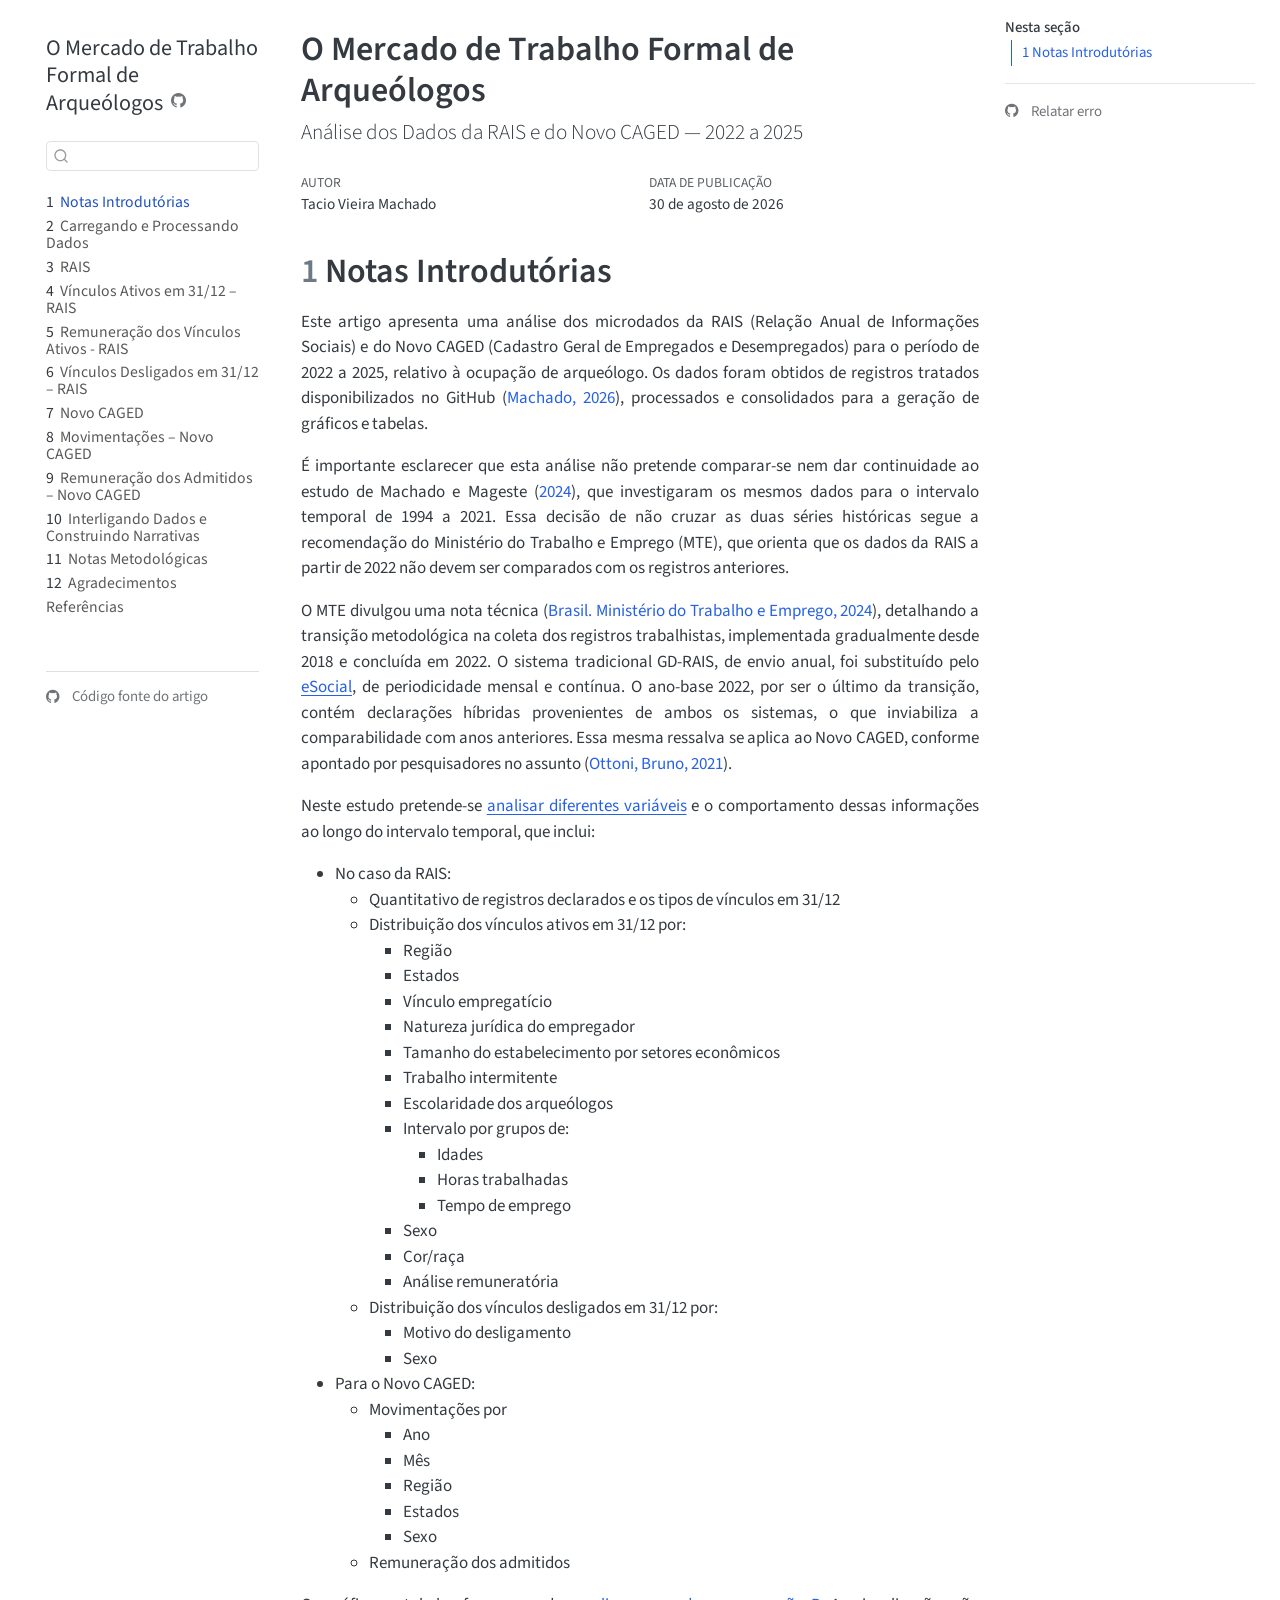
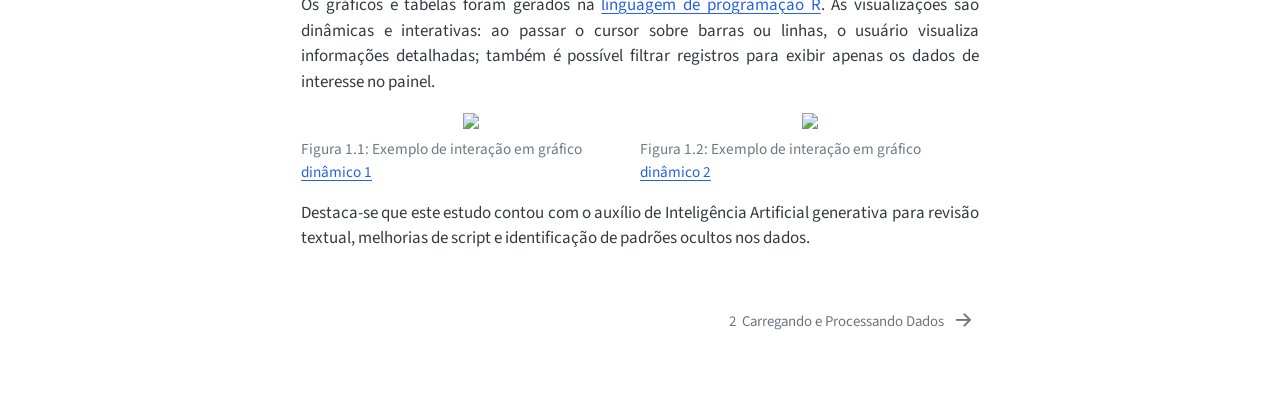
==== commit e9f6737d: "Ajuste tabular simples" ====
--- a/docs/index.html
+++ b/docs/index.html
@@ -160,7 +160,7 @@
         <li class="sidebar-item">
   <div class="sidebar-item-container"> 
   <a href="./remuneracao.html" class="sidebar-item-text sidebar-link">
- <span class="menu-text"><span class="chapter-number">5</span>&nbsp; <span class="chapter-title">Remuneração dos Vínculos Ativos – RAIS</span></span></a>
+ <span class="menu-text"><span class="chapter-number">5</span>&nbsp; <span class="chapter-title">Remuneração dos Vínculos Ativos - RAIS</span></span></a>
   </div>
 </li>
         <li class="sidebar-item">
--- a/docs/styles.css
+++ b/docs/styles.css
@@ -1,11 +1,51 @@
-/* ═══════════════════════════════════════════════════════════════════════
-   Ações do repositório distribuídas nas duas colunas
-     esquerda → "Ver o código fonte", no pé da lista de capítulos
-     direita  → "Relatar erro", ao fim de "Nesta seção"
-   Acrescentar ao final do styles.css
-   ═══════════════════════════════════════════════════════════════════════ */
+/* ═══════════════════════════════════════════════════════════════════════════
+   styles.css — arquivo COMPLETO
+   Reúne as regras originais do artigo e todos os acréscimos das últimas
+   rodadas. Substitua o seu por este; não é para acrescentar.
+   ═══════════════════════════════════════════════════════════════════════════ */
 
-/* ── COLUNA DA ESQUERDA ────────────────────────────────────────────────── */
+
+/* ── 1. TIPOGRAFIA DO CORPO ────────────────────────────────────────────────
+   Texto justificado */
+
+p {
+  text-align: justify;
+}
+
+.titulo-grafico p {
+  text-align: center;
+}
+
+
+/* ── 2. TABELAS LADO A LADO ────────────────────────────────────────────────
+   Ocupa a coluna do corpo mais a margem direita do grid.                   */
+
+.tabelas-side-by-side {
+  display: flex;
+  gap: 16px;
+  align-items: flex-start;
+  width: 90%;
+  margin-left: auto;
+  margin-right: auto;
+  overflow-x: auto;
+}
+
+.tabelas-side-by-side > div {
+  flex: 1 1 0;
+  min-width: 260px;
+}
+
+
+/* ── 3. WIDGETS ────────────────────────────────────────────────────────────
+   Expande os gráficos do plotly para 100% do contêiner.                    */
+
+.plotly.html-widget {
+  width: 100% !important;
+}
+
+
+/* ── 4. AÇÕES DO REPOSITÓRIO — COLUNA DA ESQUERDA ──────────────────────────
+   "Ver o código fonte", no pé da lista de capítulos.                       */
 
 .sidebar-fonte { margin-top: 1.25rem; }
 
@@ -32,7 +72,8 @@
 .sidebar-fonte .toc-actions i.bi.empty { display: none; }
 
 
-/* ── COLUNA DA DIREITA ─────────────────────────────────────────────────── */
+/* ── 5. AÇÕES DO REPOSITÓRIO — COLUNA DA DIREITA ───────────────────────────
+   "Relatar erro", ao fim de "Nesta seção".                              */
 
 #quarto-margin-sidebar .toc-actions {
   margin-top: .9rem;
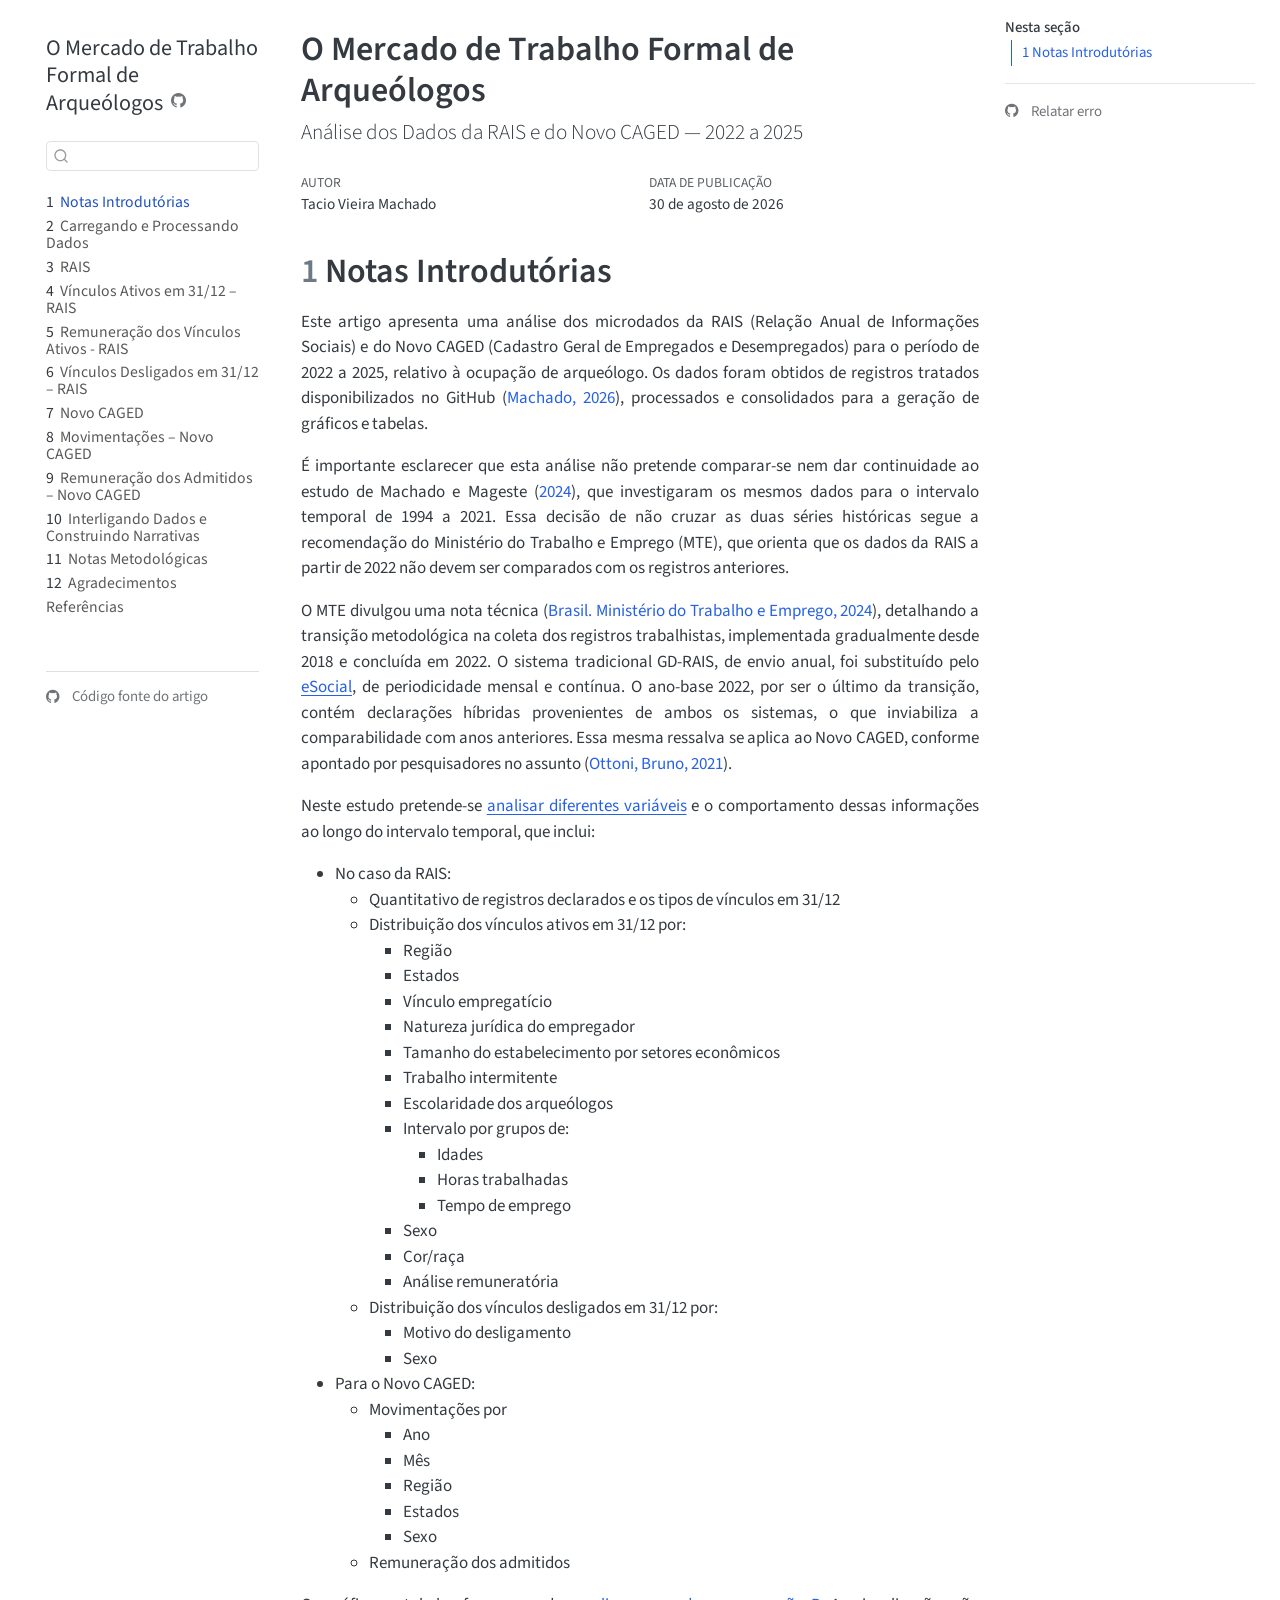
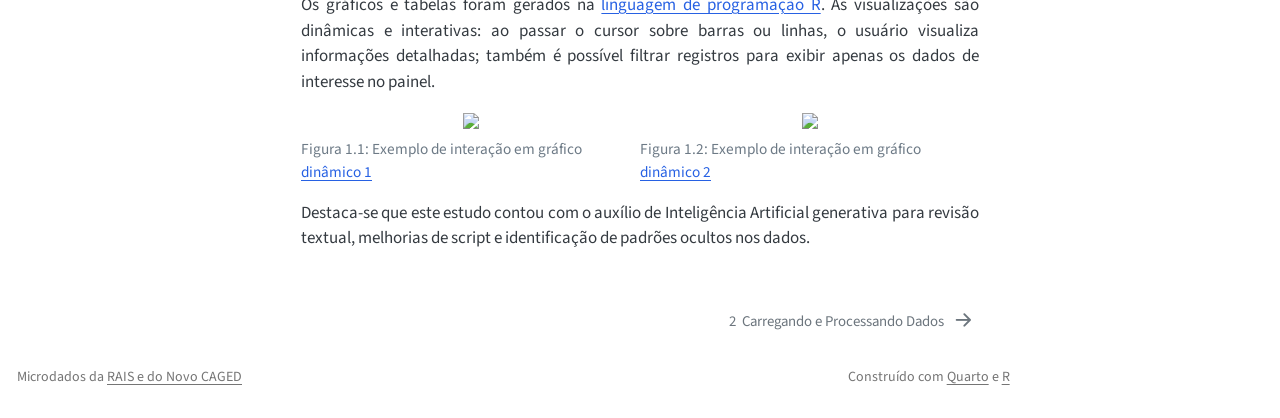
==== commit f5cb7918: "Infos de rodapé" ====
--- a/docs/index.html
+++ b/docs/index.html
@@ -366,7 +366,7 @@
 INSTITUTO BRASILEIRO DE GEOGRAFIA E ESTATÍSTICA (IBGE). <strong>Classificação <span>Nacional</span> de <span>Atividades</span> <span>Econômicas</span> — <span>CNAE</span> 2.0</strong>. Disponível em: &lt;<a href="https://concla.ibge.gov.br/classificacoes/por-tema/atividades-economicas/classificacao-nacional-de-atividades-economicas">https://concla.ibge.gov.br/classificacoes/por-tema/atividades-economicas/classificacao-nacional-de-atividades-economicas</a>&gt;. Acesso em: 27 ago. 2026.
 </div>
 <div id="ref-iphan2024edital" class="csl-entry" role="listitem">
-INSTITUTO DO PATRIMÔNIO HISTÓRICO E ARTÍSTICO NACIONAL. <strong>Edital nº 1, de 3 de dezembro de 2024: Processo Seletivo Simplificado (PSS/IPHAN)</strong>. Diário Oficial da União (DOU), 2024. Disponível em: &lt;<a href="https://www.in.gov.br/web/dou/-/edital-n-1-de-3-de-dezembro-de-2024-599671293">https://www.in.gov.br/web/dou/-/edital-n-1-de-3-de-dezembro-de-2024-599671293</a>&gt;. Acesso em: 27 ago. 2026
+INSTITUTO DO PATRIMÔNIO HISTÓRICO E ARTÍSTICO NACIONAL (IPHAN). <strong>Edital nº 1, de 3 de dezembro de 2024: Processo Seletivo Simplificado (PSS/IPHAN)</strong>. Diário Oficial da União (DOU), 2024. Disponível em: &lt;<a href="https://www.in.gov.br/web/dou/-/edital-n-1-de-3-de-dezembro-de-2024-599671293">https://www.in.gov.br/web/dou/-/edital-n-1-de-3-de-dezembro-de-2024-599671293</a>&gt;. Acesso em: 27 ago. 2026
 </div>
 <div id="ref-machado2026dados" class="csl-entry" role="listitem">
 MACHADO, Tacio. <strong>Novos dados relativos aos vínculos trabalhistas da ocupação de arqueólogo (2022 e anos subsequentes)</strong>. Repositório <span>GitHub</span>, 2026. Disponível em: &lt;<a href="https://github.com/machadotm/Novos_Dados_MTE_Arqueo">https://github.com/machadotm/Novos_Dados_MTE_Arqueo</a>&gt;. Acesso em: 27 ago. 2026
@@ -386,14 +386,15 @@
 </main> <!-- /main -->
 <script>
 // ───────────────────────────────────────────────────────────────────────────
-//  Distribui as ações de repositório entre as duas colunas:
+//  Ações do repositório distribuídas entre as duas colunas:
 //
 //    esquerda, no pé da lista de capítulos → "Ver o código fonte"
-//                                            (apontando para a raiz do repo)
-//    direita, ao fim de "Nesta seção"      → as demais ações (ex.: issue)
+//                                            (encurtado para a raiz do repo)
+//    direita, ao fim de "Nesta seção"      → as demais ações (issue, edit…)
 //
-//  Também remove do cabeçalho o ícone duplicado que o Quarto cria a partir
-//  de repo-url, e faz os links externos abrirem em nova aba.
+//  Também: remove do cabeçalho o ícone duplicado gerado por repo-url,
+//  dá ícone às ações que o Quarto deixa sem, abre os links externos em nova
+//  aba e preserva a cópia do rodapé que serve às telas estreitas.
 // ───────────────────────────────────────────────────────────────────────────
 (function () {
 
@@ -412,56 +413,26 @@
   function ajustar() {
     var barra  = document.getElementById('quarto-sidebar');
     var margem = document.getElementById('quarto-margin-sidebar');
-    var blocos = document.querySelectorAll('.toc-actions');
+    var blocos = Array.prototype.slice.call(document.querySelectorAll('.toc-actions'));
     if (!barra || !blocos.length) return;
 
-    var principal = blocos[0];
-
-    // remove as cópias que o Quarto repete no rodapé da página
-    for (var i = 1; i < blocos.length; i++) {
-      var pai = blocos[i].closest('.nav-footer-center, .nav-footer-left, .nav-footer-right');
-      (pai || blocos[i]).remove();
-    }
-
-    // ── separa o link do código fonte ────────────────────────────────────
-    var fonte = principal.querySelector('a[href*="/blob/"]');
-    if (fonte) {
-      var base = fonte.getAttribute('href').split('/blob/')[0];
-
+    // ── 1. encurta o link do código fonte em TODAS as cópias e tira o
+    //       ícone duplicado do cabeçalho ─────────────────────────────────
+    var base = null;
+    blocos.forEach(function (bloco) {
+      var f = bloco.querySelector('a[href*="/blob/"]');
+      if (!f) return;
+      base = base || f.getAttribute('href').split('/blob/')[0];
+      f.setAttribute('href', base);
+    });
+    if (base) {
       var icone = document.querySelector(
         '.sidebar-tools-main a.quarto-navigation-tool[href="' + base + '"]'
       );
       if (icone) icone.remove();
-
-      fonte.setAttribute('href', base);      // encurta para a raiz do repositório
-
-      var item = fonte.closest('li');
-      var caixa = document.createElement('div');
-      caixa.className = 'toc-actions';
-      var lista = document.createElement('ul');
-      lista.appendChild(item);               // move só este <li>
-      caixa.appendChild(lista);
-
-      var rodape = document.createElement('div');
-      rodape.className = 'sidebar-fonte';
-      rodape.appendChild(document.createElement('hr'));
-      rodape.appendChild(caixa);
-      barra.appendChild(rodape);
-    }
-
-    // ── o que sobrou (issue, edit…) fica na coluna da direita ────────────
-    var restantes = principal.querySelectorAll('li');
-    if (!restantes.length) {
-      principal.remove();
-    } else if (margem && !margem.contains(principal)) {
-      // capítulos sem subtítulos não têm sumário: o Quarto joga o bloco no
-      // rodapé da página; aqui ele é trazido para a margem, como nos demais
-      principal.classList.add('toc-actions-soltas');
-      margem.appendChild(principal);
-    }
-
-    // ── ícone: o Quarto só decora a primeira ação; as demais recebem
-    //    <i class="bi empty">. Copia aqui o mesmo ícone para todas. ────────
+    }
+
+    // ── 2. o Quarto só decora a primeira ação; copia o ícone para as demais
     var modelo = document.querySelector('.toc-actions i.bi:not(.empty)');
     var classe = 'bi-github';
     if (modelo) {
@@ -474,8 +445,48 @@
       function (i) { i.classList.remove('empty'); i.classList.add(classe); }
     );
 
+    // ── 3. define qual bloco é o da coluna da direita ────────────────────
+    var principal = null;
+    blocos.forEach(function (b) { if (margem && margem.contains(b)) principal = b; });
+
+    if (!principal && margem) {
+      // Capítulos sem subtítulos não têm sumário: o Quarto põe o bloco só no
+      // rodapé. Clonamos para a margem e deixamos o original no rodapé,
+      // restrito às telas estreitas — que é como o Quarto faz nas demais
+      // páginas. Mover em vez de clonar sumiria com as ações no celular.
+      var origem = blocos[0];
+      principal = origem.cloneNode(true);
+      principal.classList.add('toc-actions-soltas');
+      origem.classList.add('d-sm-block', 'd-md-none');
+
+      // a margem vazia vem com "zindex-bottom" (z-index: -1): o conteúdo
+      // ficaria visível, porém atrás do contêiner da página e sem receber
+      // clique. A classe sai junto.
+      margem.classList.remove('zindex-bottom');
+      margem.appendChild(principal);
+    }
+
+    // ── 4. move o item do código fonte para o pé da barra esquerda ───────
+    if (principal) {
+      var fonte = principal.querySelector('a[href$="' + (base || '###') + '"]');
+      if (fonte) {
+        var caixa = document.createElement('div');
+        caixa.className = 'toc-actions';
+        var lista = document.createElement('ul');
+        lista.appendChild(fonte.closest('li'));
+        caixa.appendChild(lista);
+
+        var rodape = document.createElement('div');
+        rodape.className = 'sidebar-fonte';
+        rodape.appendChild(document.createElement('hr'));
+        rodape.appendChild(caixa);
+        barra.appendChild(rodape);
+      }
+      if (!principal.querySelectorAll('li').length) principal.remove();
+    }
+
     Array.prototype.forEach.call(
-      document.querySelectorAll('.sidebar-tools-main a, .toc-actions a'),
+      document.querySelectorAll('.sidebar-tools-main a, .toc-actions a, .nav-footer a'),
       novaAba
     );
   }
@@ -900,8 +911,21 @@
   </div>
 </nav>
 </div> <!-- /content -->
-
-
-
-
-<footer class="footer"><div class="nav-footer"><div class="nav-footer-center"><div class="toc-actions d-sm-block d-md-none"><ul><li><a href="https://github.com/machadotm/dados_mte_rais_arqueo_22-24/blob/main/index.qmd" class="toc-action"><i class="bi bi-github"></i>Código fonte do artigo</a></li><li><a href="https://github.com/machadotm/dados_mte_rais_arqueo_22-24/issues/new" class="toc-action"><i class="bi empty"></i>Relatar erro</a></li></ul></div></div></div></footer></body></html>+<footer class="footer">
+  <div class="nav-footer">
+    <div class="nav-footer-left">
+<p>Microdados da <a href="https://www.gov.br/trabalho-e-emprego/pt-br/acesso-a-informacao/acoes-e-programas/programas-projetos-acoes-obras-e-atividades/estatisticas-trabalho/microdados-rais-e-caged">RAIS e do Novo CAGED</a></p>
+</div>   
+    <div class="nav-footer-center">
+      &nbsp;
+    <div class="toc-actions d-sm-block d-md-none"><ul><li><a href="https://github.com/machadotm/dados_mte_rais_arqueo_22-24/blob/main/index.qmd" class="toc-action"><i class="bi bi-github"></i>Código fonte do artigo</a></li><li><a href="https://github.com/machadotm/dados_mte_rais_arqueo_22-24/issues/new" class="toc-action"><i class="bi empty"></i>Relatar erro</a></li></ul></div></div>
+    <div class="nav-footer-right">
+<p>Construído com <a href="https://quarto.org/">Quarto</a> e <a href="https://www.R-project.org/">R</a></p>
+</div>
+  </div>
+</footer>
+
+
+
+
+</body></html>
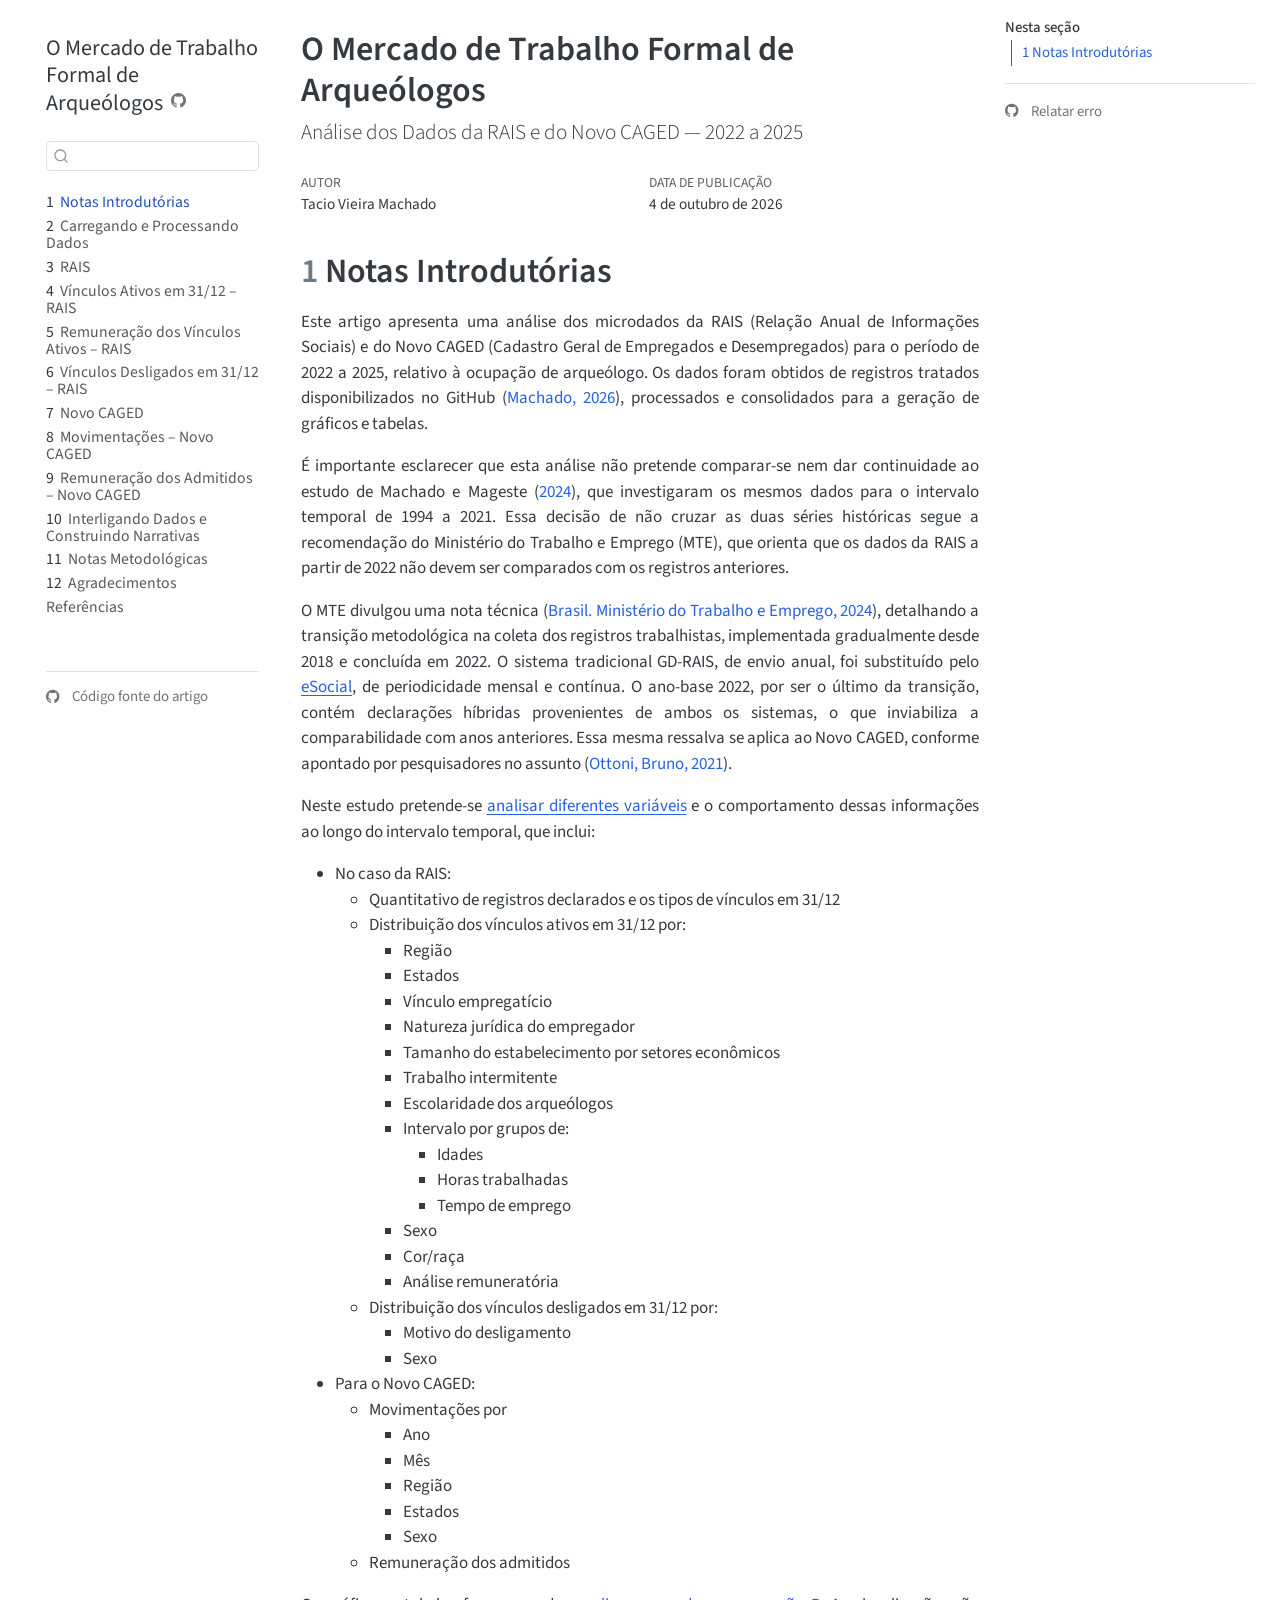
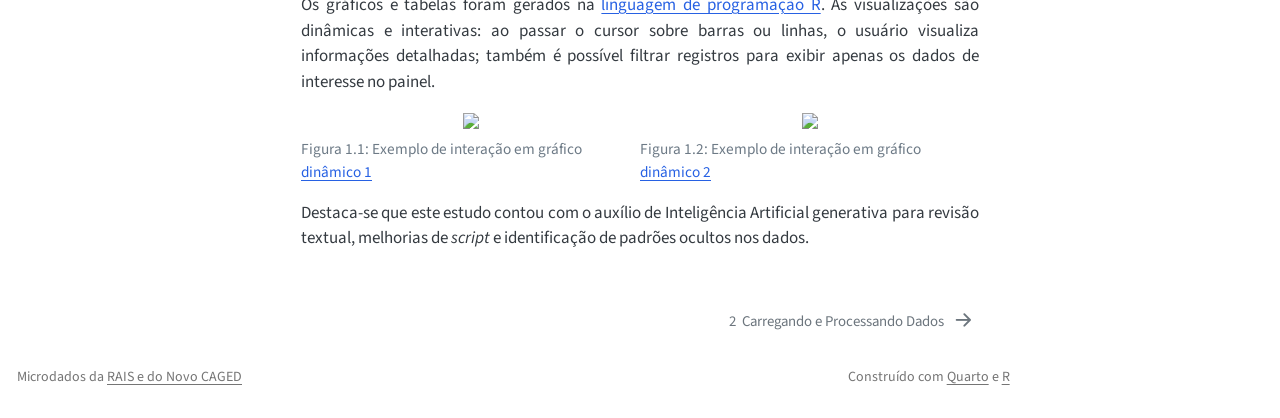
==== commit 10209b9b: "correção textual" ====
--- a/docs/index.html
+++ b/docs/index.html
@@ -160,7 +160,7 @@
         <li class="sidebar-item">
   <div class="sidebar-item-container"> 
   <a href="./remuneracao.html" class="sidebar-item-text sidebar-link">
- <span class="menu-text"><span class="chapter-number">5</span>&nbsp; <span class="chapter-title">Remuneração dos Vínculos Ativos - RAIS</span></span></a>
+ <span class="menu-text"><span class="chapter-number">5</span>&nbsp; <span class="chapter-title">Remuneração dos Vínculos Ativos – RAIS</span></span></a>
   </div>
 </li>
         <li class="sidebar-item">
@@ -248,7 +248,7 @@
     <div>
     <div class="quarto-title-meta-heading">Data de Publicação</div>
     <div class="quarto-title-meta-contents">
-      <p class="date">30 de agosto de 2026</p>
+      <p class="date">4 de outubro de 2026</p>
     </div>
   </div>
   
@@ -334,7 +334,7 @@
 </div>
 </div>
 </div>
-<p>Destaca-se que este estudo contou com o auxílio de Inteligência Artificial generativa para revisão textual, melhorias de script e identificação de padrões ocultos nos dados.</p>
+<p>Destaca-se que este estudo contou com o auxílio de Inteligência Artificial generativa para revisão textual, melhorias de <em>script</em> e identificação de padrões ocultos nos dados.</p>
 
 
 <div id="refs" class="references csl-bib-body" data-entry-spacing="1" role="list" style="display: none">
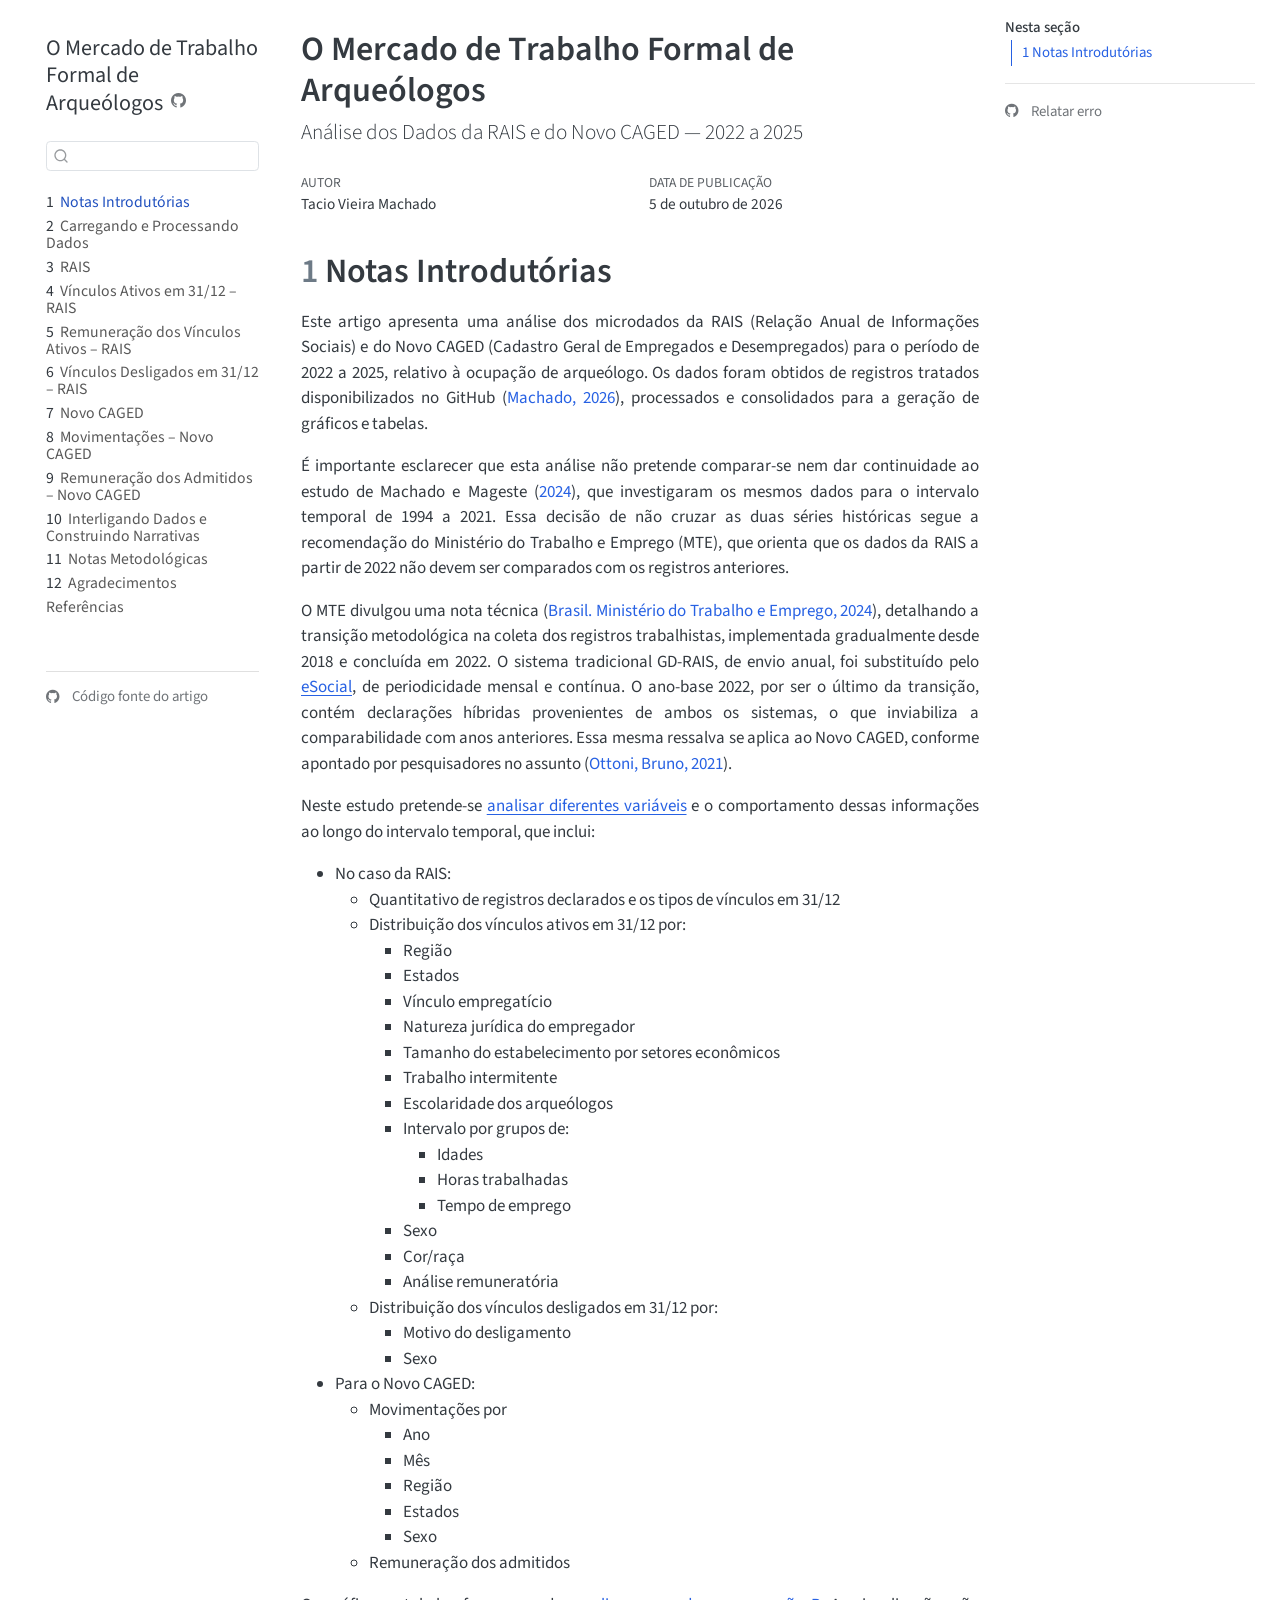
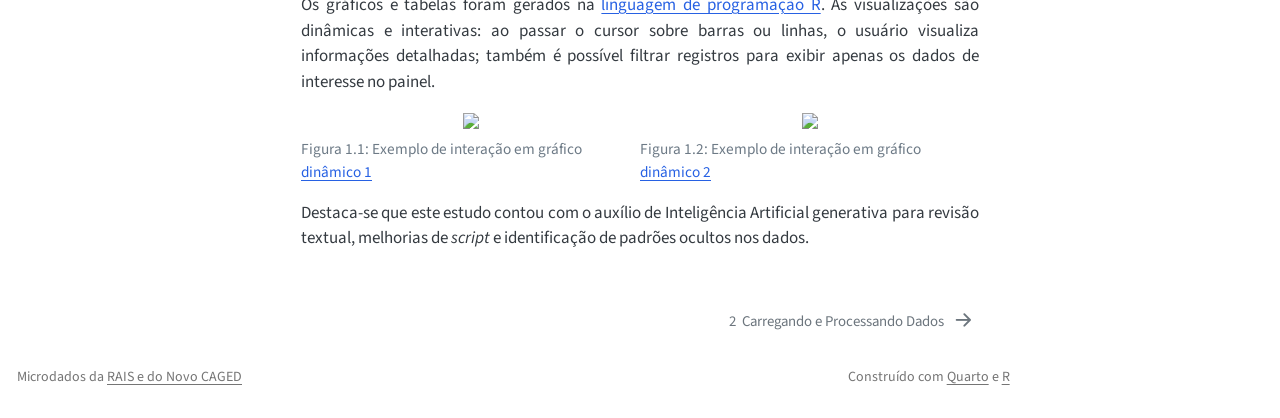
==== commit d7430664: "Novas correções" ====
--- a/docs/index.html
+++ b/docs/index.html
@@ -248,7 +248,7 @@
     <div>
     <div class="quarto-title-meta-heading">Data de Publicação</div>
     <div class="quarto-title-meta-contents">
-      <p class="date">4 de outubro de 2026</p>
+      <p class="date">5 de outubro de 2026</p>
     </div>
   </div>
   
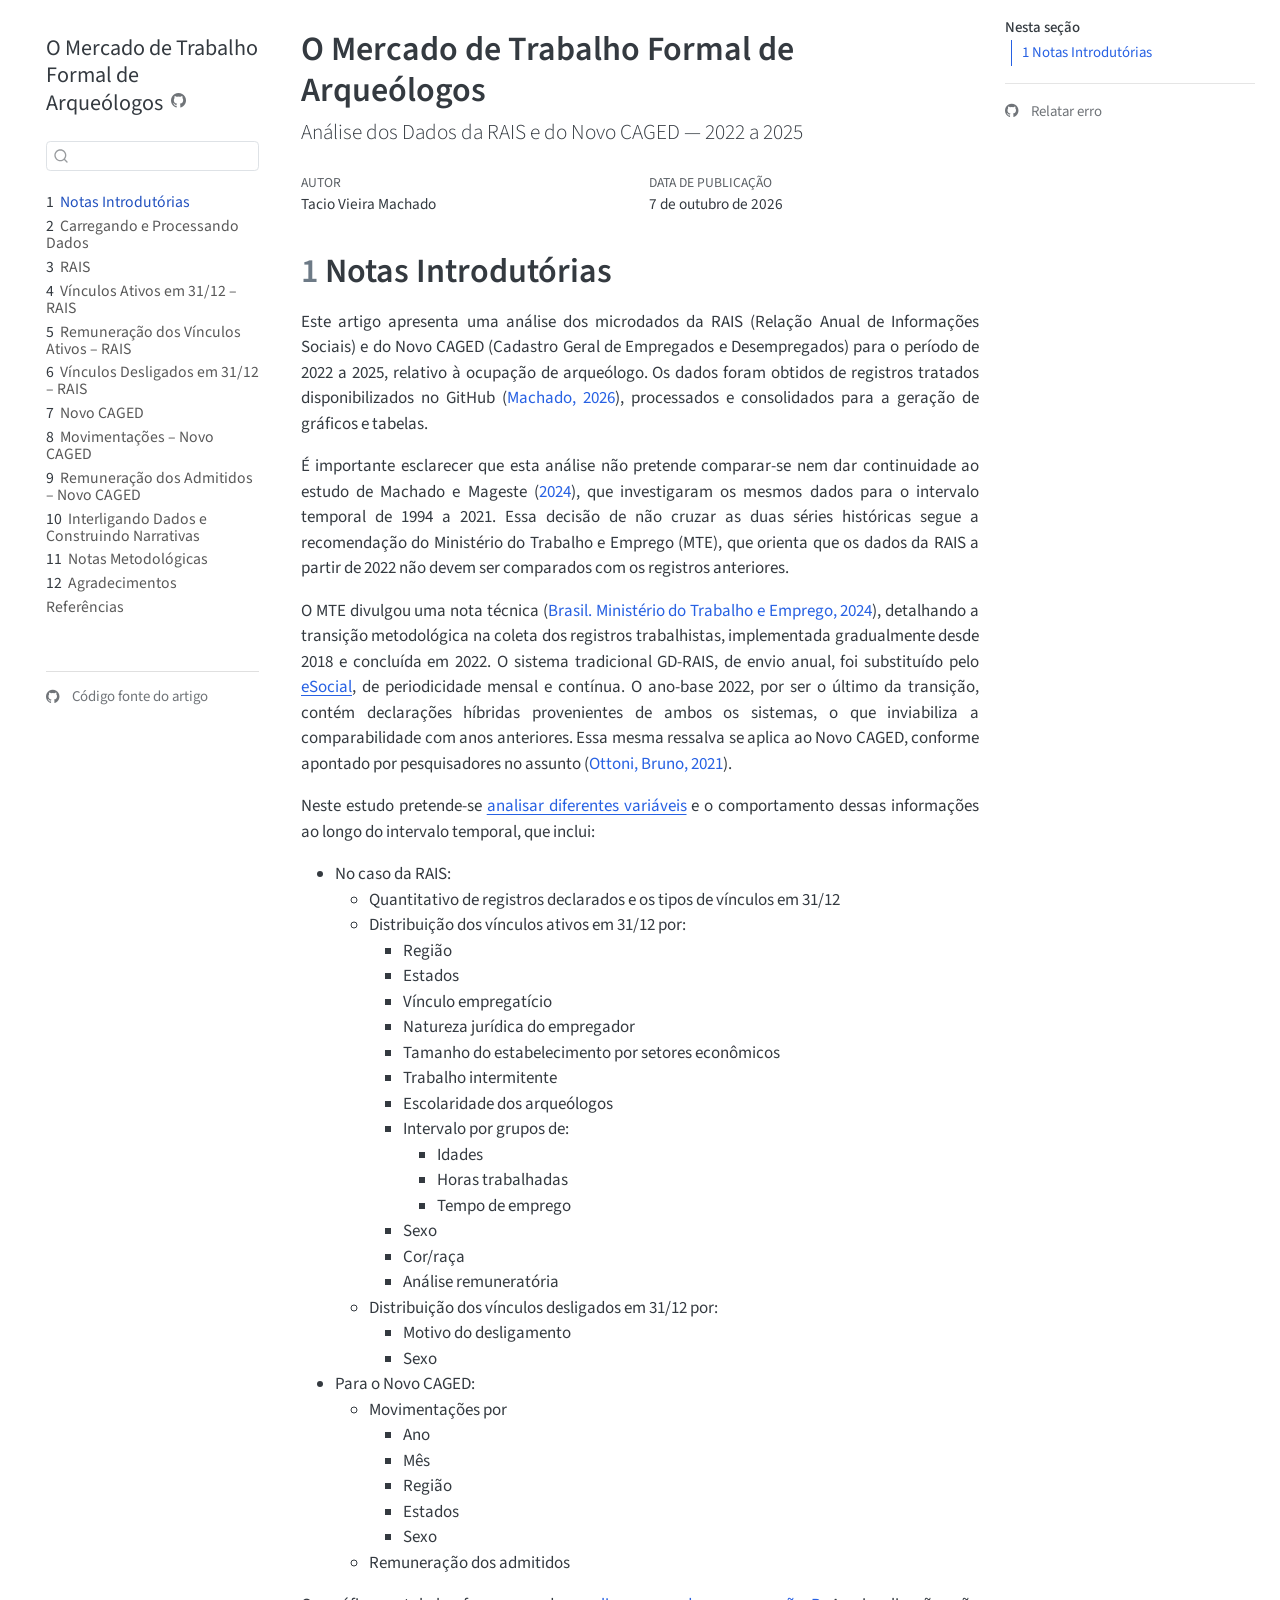
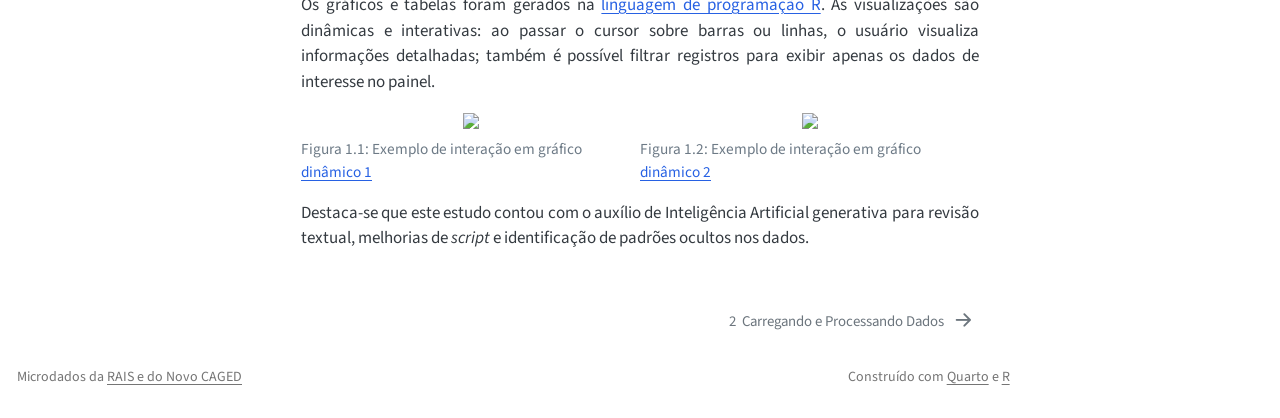
==== commit df96a045: "correções pontuais" ====
--- a/docs/index.html
+++ b/docs/index.html
@@ -248,7 +248,7 @@
     <div>
     <div class="quarto-title-meta-heading">Data de Publicação</div>
     <div class="quarto-title-meta-contents">
-      <p class="date">5 de outubro de 2026</p>
+      <p class="date">7 de outubro de 2026</p>
     </div>
   </div>
   
@@ -346,9 +346,6 @@
 </div>
 <div id="ref-esocial2026" class="csl-entry" role="listitem">
 BRASIL. GOVERNO FEDERAL. <strong><span>eSocial</span>: <span>Sistema</span> de <span>Escrituração</span> <span>Digital</span> das <span>Obrigações</span> <span>Previdenciárias</span>, <span>Trabalhistas</span> e <span>Fiscais</span></strong>. Disponível em: &lt;<a href="https://www.gov.br/esocial/pt-br">https://www.gov.br/esocial/pt-br</a>&gt;. Acesso em: 27 ago. 2026.
-</div>
-<div id="ref-minc2024pnab" class="csl-entry" role="listitem">
-BRASIL. MINISTÉRIO DA CULTURA. <strong>Política <span>Nacional</span> <span>Aldir</span> <span>Blanc</span> de <span>Fomento</span> à <span>Cultura</span> (<span>PNAB</span>)</strong>. Disponível em: &lt;<a href="https://www.gov.br/cultura/pt-br/assuntos/acoes-programas-e-politicas/politica-nacional-aldir-blanc-de-fomento-a-cultura">https://www.gov.br/cultura/pt-br/assuntos/acoes-programas-e-politicas/politica-nacional-aldir-blanc-de-fomento-a-cultura</a>&gt;. Acesso em: 27 ago. 2026.
 </div>
 <div id="ref-mte2023notatecnicarais" class="csl-entry" role="listitem">
 BRASIL. MINISTÉRIO DO TRABALHO E EMPREGO. <strong>Nota Técnica: Relação Anual de Informações Sociais, ano-base 2022</strong>. <em>[S.l.]</em>: Ministério do Trabalho e Emprego, 2024. Disponível em: &lt;<a href="https://www.gov.br/trabalho-e-emprego/pt-br/assuntos/estatisticas-trabalho/rais/rais-2022/nota-tecnica-rais-2022.pdf">https://www.gov.br/trabalho-e-emprego/pt-br/assuntos/estatisticas-trabalho/rais/rais-2022/nota-tecnica-rais-2022.pdf</a>&gt;. Acesso em: 27 ago. 2026.
